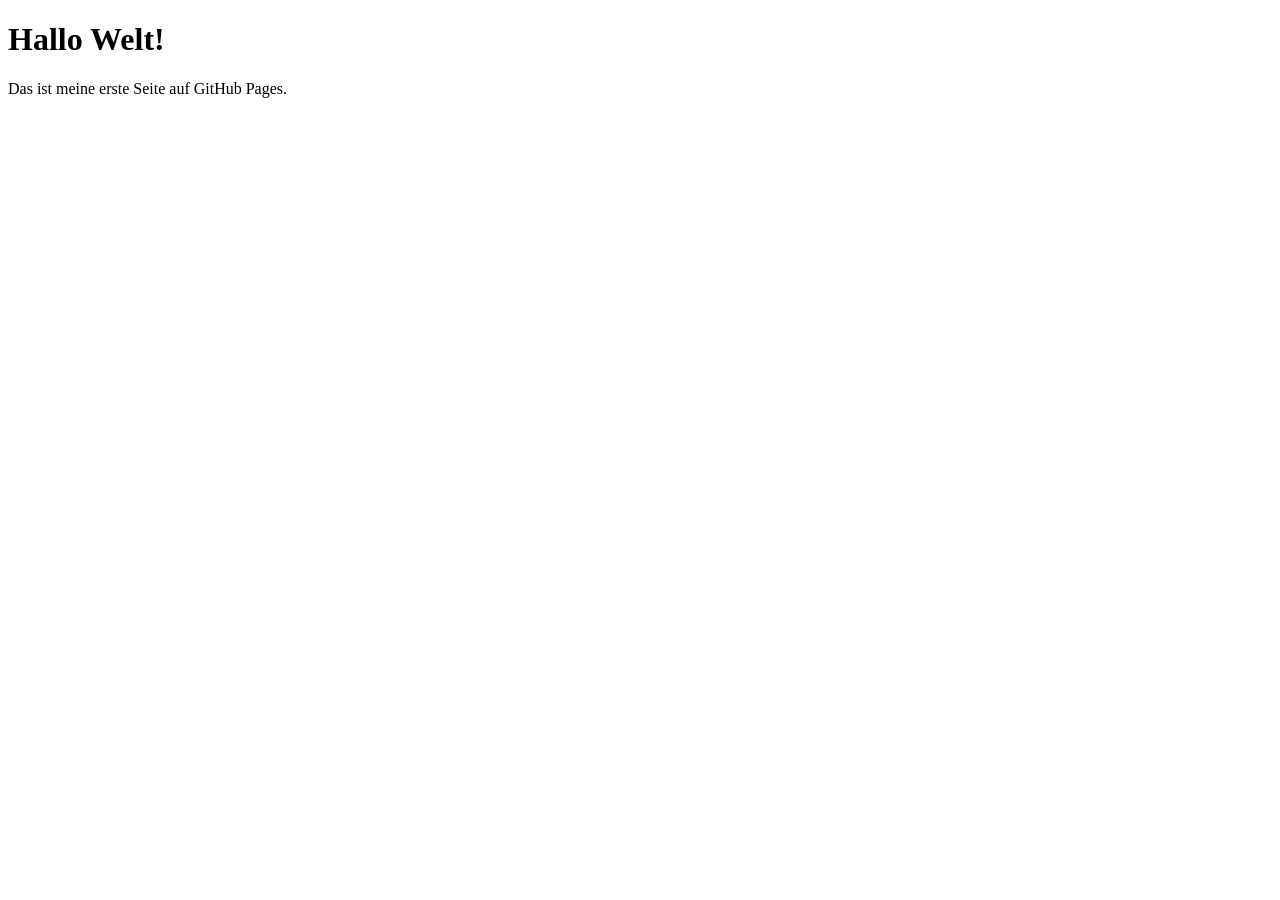
==== index.html @ 35941054 "Create index.html" ====
<!DOCTYPE html>
<html lang="de">
<head>
  <meta charset="UTF-8">
  <title>Meine Webseite</title>
</head>
<body>
  <h1>Hallo Welt!</h1>
  <p>Das ist meine erste Seite auf GitHub Pages.</p>
</body>
</html>
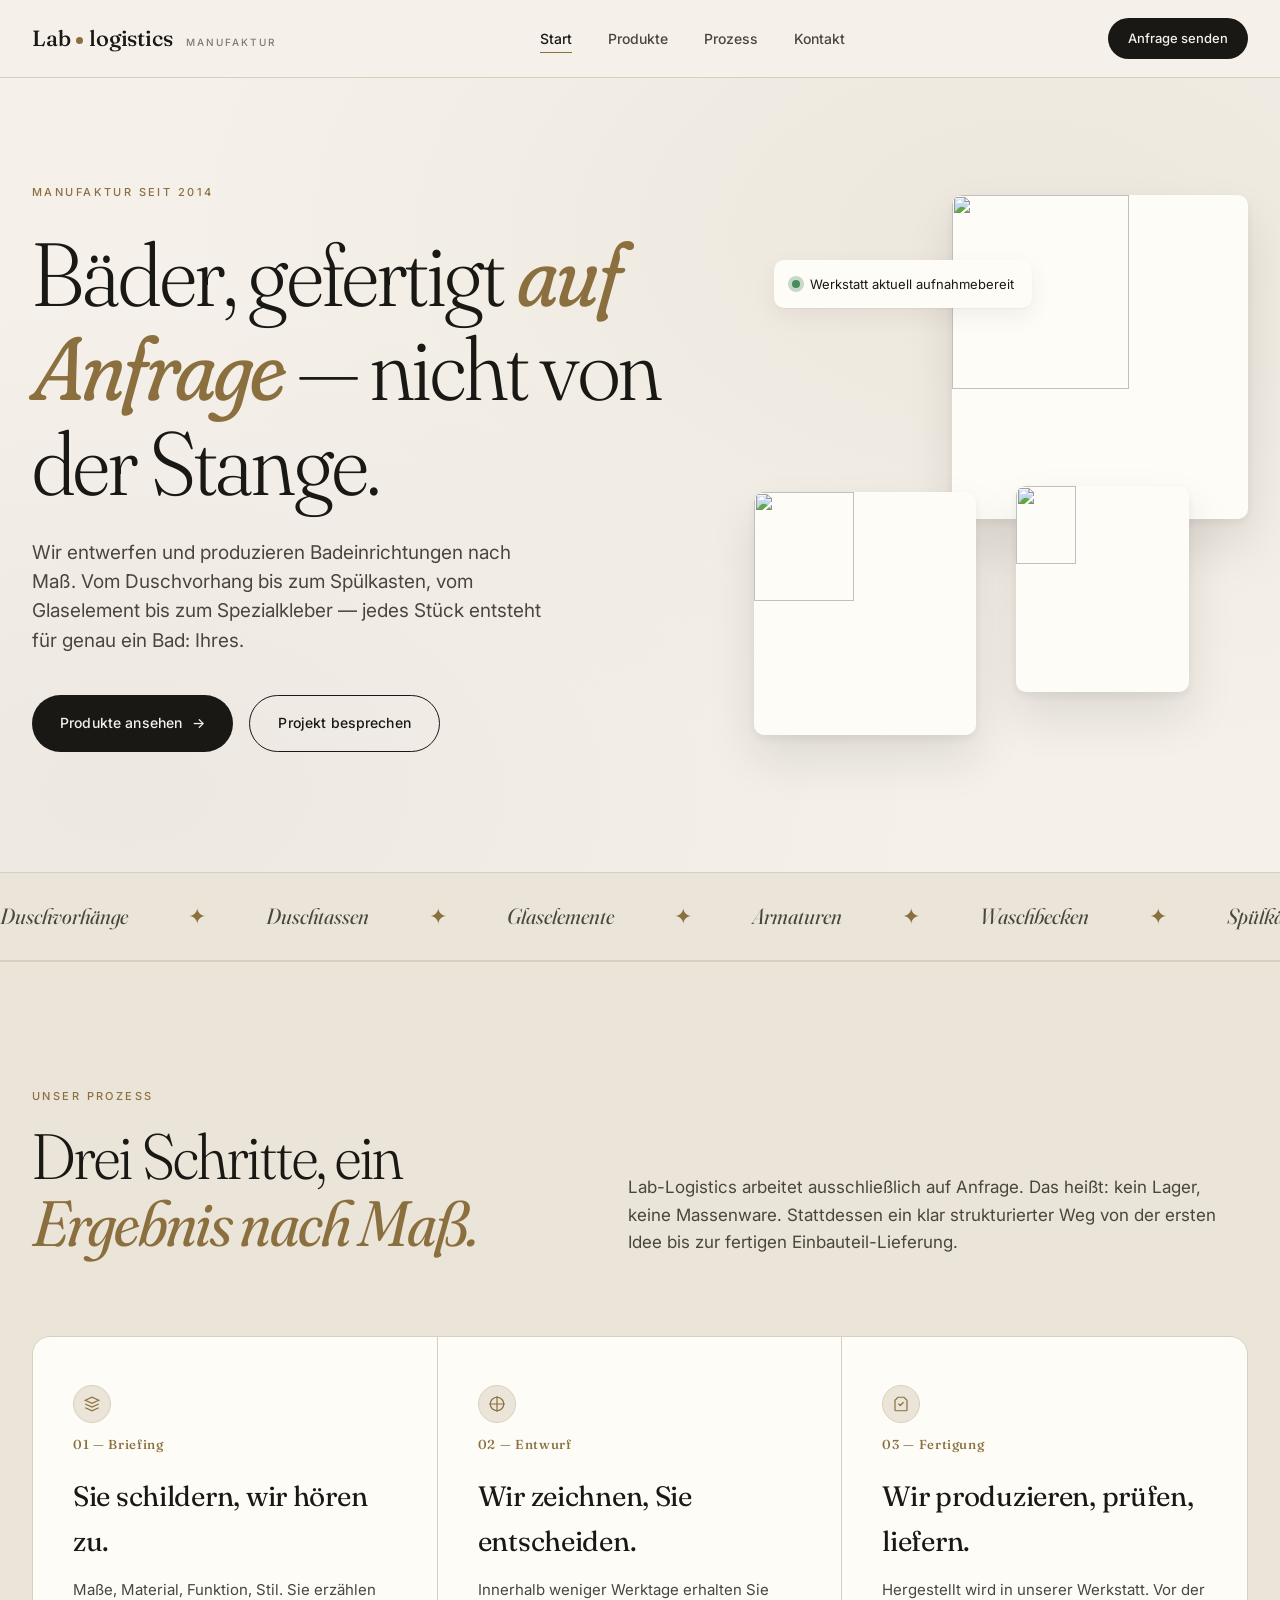
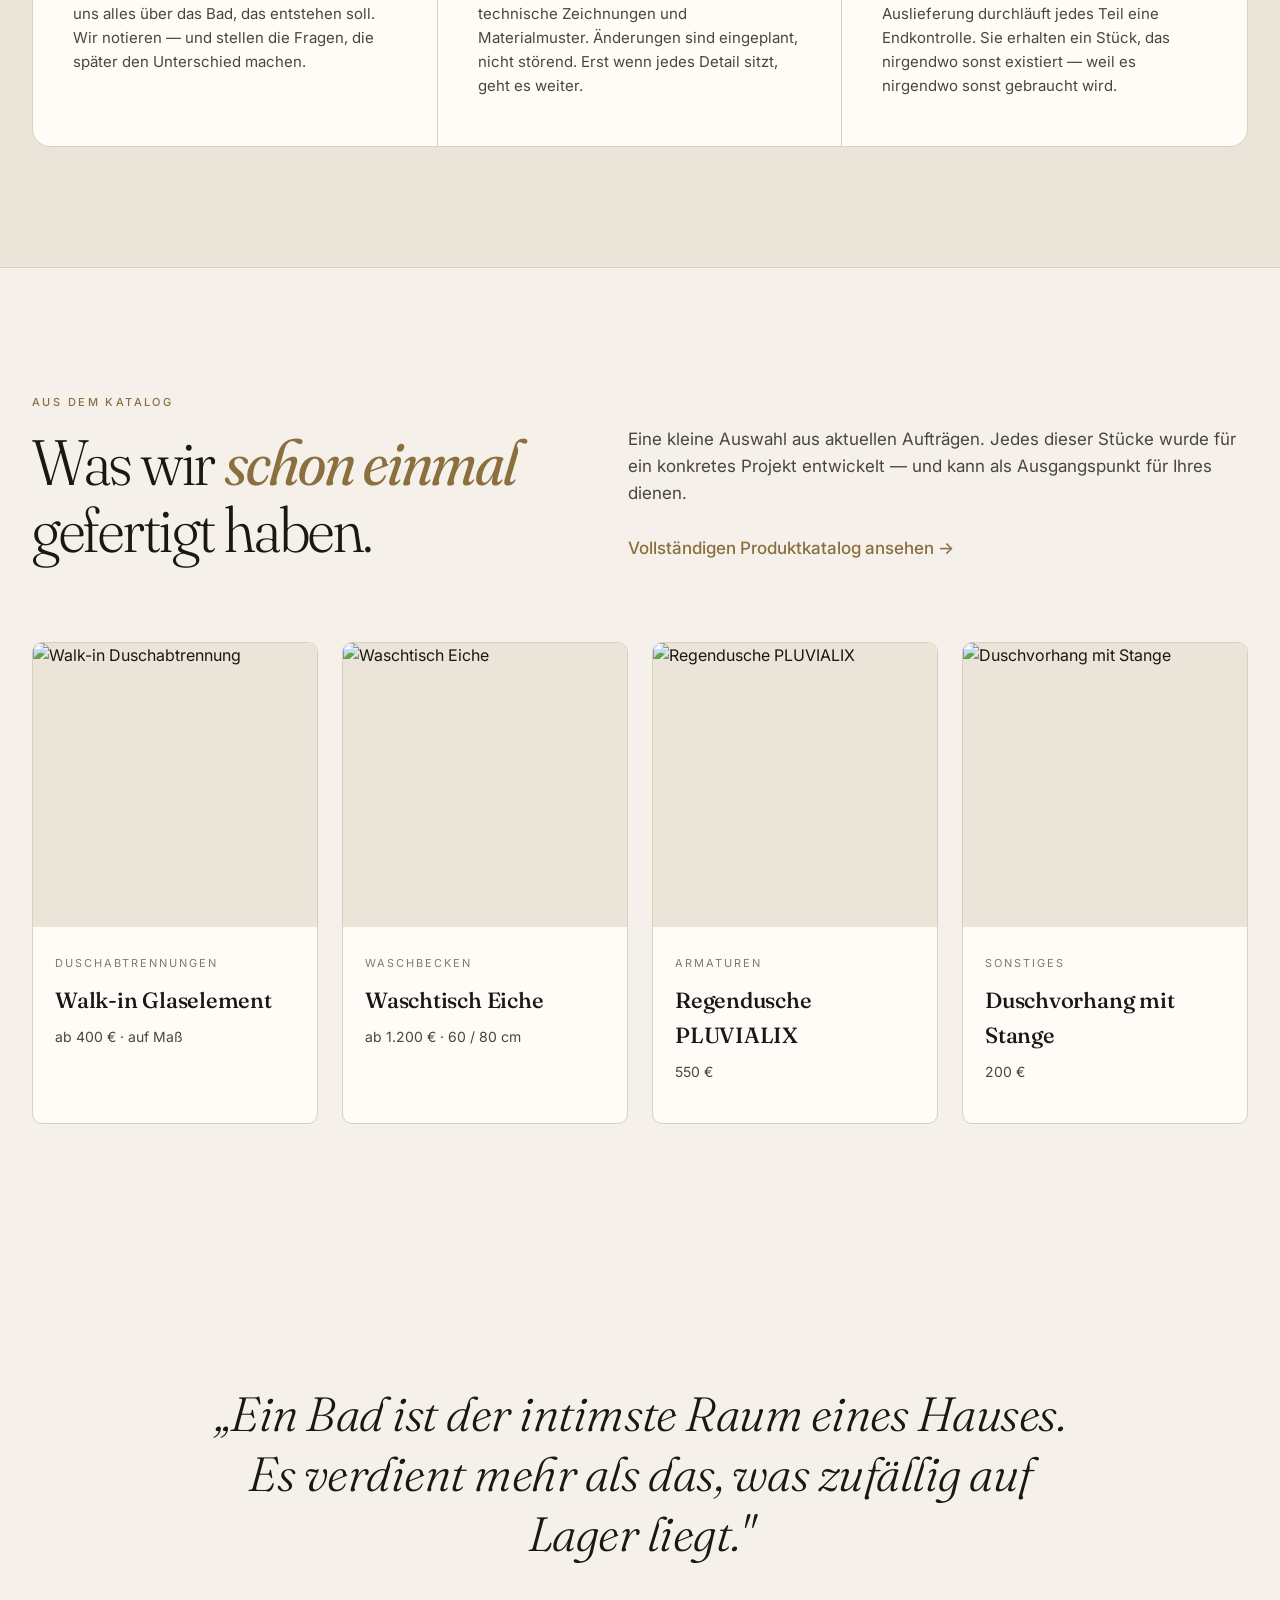
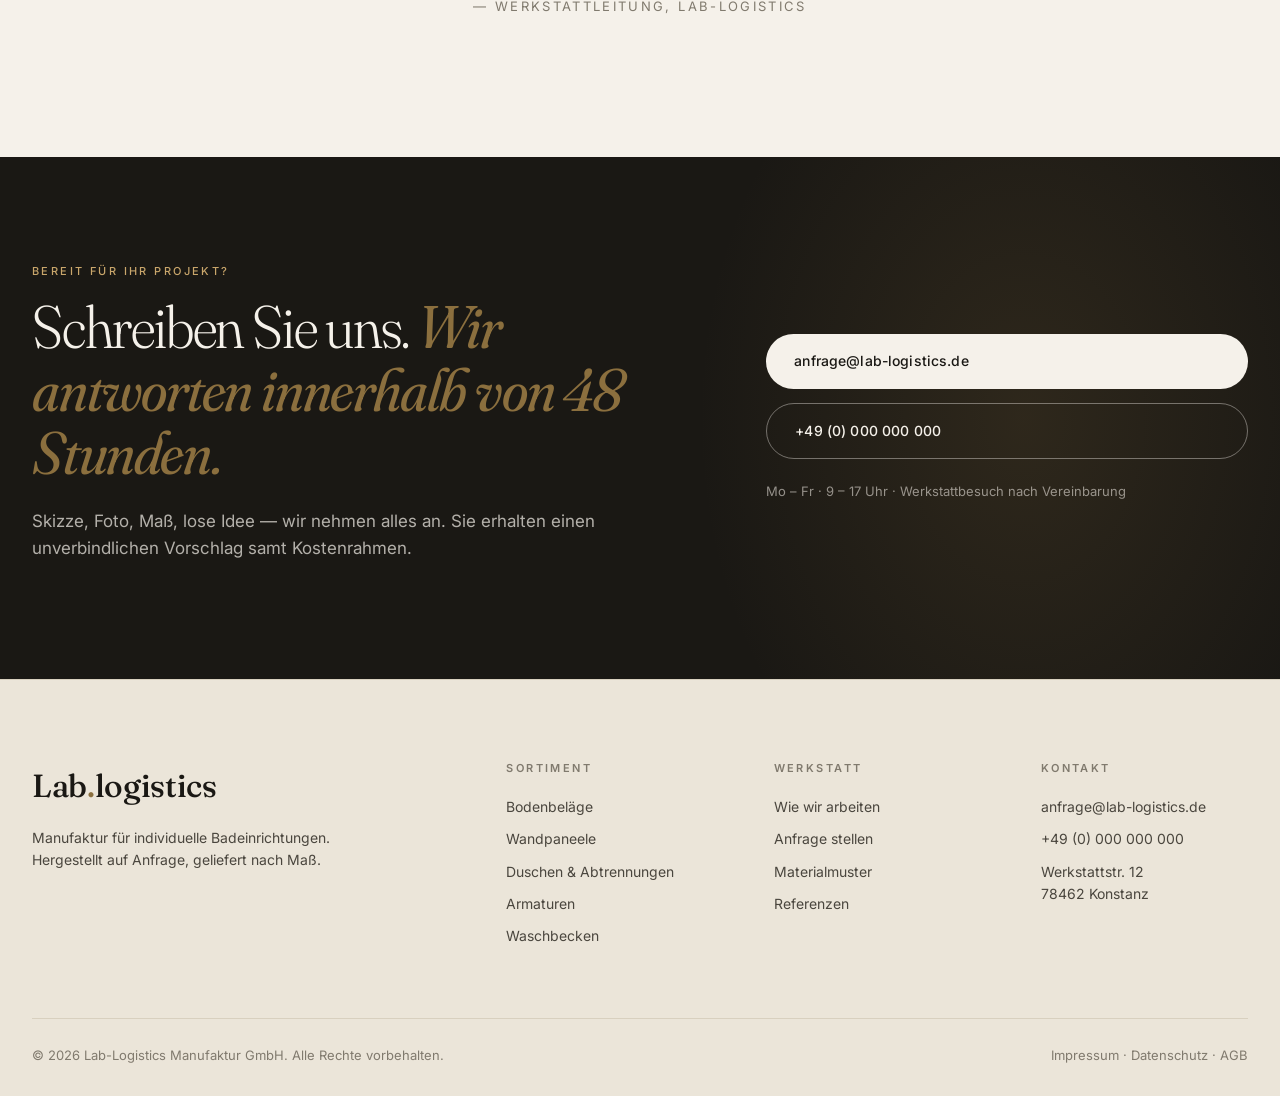
==== commit f377625e: "Layout + Produkte - ohne Bilder" ====
--- a/index.html
+++ b/index.html
@@ -2,10 +2,303 @@
 <html lang="de">
 <head>
   <meta charset="UTF-8">
-  <title>Meine Webseite</title>
+  <meta name="viewport" content="width=device-width, initial-scale=1.0">
+  <title>Lab-Logistics — Maßgefertigte Badeinrichtungen</title>
+  <meta name="description" content="Lab-Logistics fertigt individuelle Badeinrichtungen — Duschvorhänge, Duschtassen, Glaselemente, WCs und mehr. Auf Anfrage. Mit Sorgfalt.">
+  <link rel="stylesheet" href="style.css">
+  <link rel="preconnect" href="https://fonts.googleapis.com">
+  <link rel="preconnect" href="https://fonts.gstatic.com" crossorigin>
 </head>
 <body>
-  <h1>Hallo Welt!</h1>
-  <p>Das ist meine erste Seite auf GitHub Pages.</p>
+
+  <!-- ======== NAV ======== -->
+  <nav class="nav">
+    <div class="nav-inner">
+      <a href="index.html" class="brand">
+        Lab<span class="dot"></span>logistics
+        <small>Manufaktur</small>
+      </a>
+      <ul class="nav-links">
+        <li><a href="index.html" class="active">Start</a></li>
+        <li><a href="produkte.html">Produkte</a></li>
+        <li><a href="#prozess">Prozess</a></li>
+        <li><a href="#kontakt">Kontakt</a></li>
+      </ul>
+      <a href="#kontakt" class="nav-cta">Anfrage senden</a>
+      <button class="nav-toggle" aria-label="Menu">
+        <span></span><span></span><span></span>
+      </button>
+    </div>
+  </nav>
+
+  <!-- ======== HERO ======== -->
+  <header class="hero">
+    <div class="container">
+      <div class="hero-grid">
+        <div>
+          <span class="eyebrow">Manufaktur seit 2014</span>
+          <h1 class="display">
+            Bäder, gefertigt <em>auf Anfrage</em> — nicht von der Stange.
+          </h1>
+          <p class="hero-lede">
+            Wir entwerfen und produzieren Badeinrichtungen nach Maß. Vom Duschvorhang
+            bis zum Spülkasten, vom Glaselement bis zum Spezialkleber — jedes Stück
+            entsteht für genau ein Bad: Ihres.
+          </p>
+          <div class="hero-cta-row">
+            <a href="produkte.html" class="btn btn-primary">
+              Produkte ansehen <span class="arrow">→</span>
+            </a>
+            <a href="#kontakt" class="btn btn-ghost">Projekt besprechen</a>
+          </div>
+        </div>
+
+        <div class="hero-collage">
+          <div class="hero-tag">
+            <span class="pulse"></span>
+            <span>Werkstatt aktuell aufnahmebereit</span>
+          </div>
+          <img src="img/products/wb-schwarz.jpg" alt="" class="c1">
+          <img src="img/products/armatur-waschtisch.jpg" alt="" class="c2">
+          <img src="img/products/dusch-walk-in.jpg" alt="" class="c3">
+        </div>
+      </div>
+    </div>
+  </header>
+
+  <!-- ======== MARQUEE ======== -->
+  <section class="marquee" aria-hidden="true">
+    <div class="marquee-track">
+      <span>
+        Duschvorhänge <span class="star">✦</span>
+        Duschtassen <span class="star">✦</span>
+        Glaselemente <span class="star">✦</span>
+        Armaturen <span class="star">✦</span>
+        Waschbecken <span class="star">✦</span>
+        Spülkästen <span class="star">✦</span>
+        Spezialkleber <span class="star">✦</span>
+        Haltegriffe <span class="star">✦</span>
+        Wandpaneele <span class="star">✦</span>
+        Bodenbeläge <span class="star">✦</span>
+      </span>
+      <span>
+        Duschvorhänge <span class="star">✦</span>
+        Duschtassen <span class="star">✦</span>
+        Glaselemente <span class="star">✦</span>
+        Armaturen <span class="star">✦</span>
+        Waschbecken <span class="star">✦</span>
+        Spülkästen <span class="star">✦</span>
+        Spezialkleber <span class="star">✦</span>
+        Haltegriffe <span class="star">✦</span>
+        Wandpaneele <span class="star">✦</span>
+        Bodenbeläge <span class="star">✦</span>
+      </span>
+    </div>
+  </section>
+
+  <!-- ======== APPROACH / PROZESS ======== -->
+  <section class="section approach" id="prozess">
+    <div class="container">
+      <div class="section-head">
+        <div>
+          <span class="eyebrow">Unser Prozess</span>
+          <h2 class="display">Drei Schritte, ein <em>Ergebnis nach Maß.</em></h2>
+        </div>
+        <p>
+          Lab-Logistics arbeitet ausschließlich auf Anfrage. Das heißt: kein Lager,
+          keine Massenware. Stattdessen ein klar strukturierter Weg von der ersten
+          Idee bis zur fertigen Einbauteil-Lieferung.
+        </p>
+      </div>
+
+      <div class="approach-grid">
+        <article class="approach-card">
+          <div class="icon" aria-hidden="true">
+            <svg width="18" height="18" viewBox="0 0 24 24" fill="none" stroke="currentColor" stroke-width="1.6"><path d="M3 7l9-4 9 4-9 4-9-4z"/><path d="M3 12l9 4 9-4"/><path d="M3 17l9 4 9-4"/></svg>
+          </div>
+          <span class="num">01 — Briefing</span>
+          <h3>Sie schildern, wir hören zu.</h3>
+          <p>
+            Maße, Material, Funktion, Stil. Sie erzählen uns alles über das Bad,
+            das entstehen soll. Wir notieren — und stellen die Fragen, die später
+            den Unterschied machen.
+          </p>
+        </article>
+
+        <article class="approach-card">
+          <div class="icon" aria-hidden="true">
+            <svg width="18" height="18" viewBox="0 0 24 24" fill="none" stroke="currentColor" stroke-width="1.6"><path d="M12 2v20M2 12h20" stroke-linecap="round"/><circle cx="12" cy="12" r="9"/></svg>
+          </div>
+          <span class="num">02 — Entwurf</span>
+          <h3>Wir zeichnen, Sie entscheiden.</h3>
+          <p>
+            Innerhalb weniger Werktage erhalten Sie technische Zeichnungen und
+            Materialmuster. Änderungen sind eingeplant, nicht störend. Erst wenn
+            jedes Detail sitzt, geht es weiter.
+          </p>
+        </article>
+
+        <article class="approach-card">
+          <div class="icon" aria-hidden="true">
+            <svg width="18" height="18" viewBox="0 0 24 24" fill="none" stroke="currentColor" stroke-width="1.6"><path d="M4 7l4-4h8l4 4v13a1 1 0 01-1 1H5a1 1 0 01-1-1V7z"/><path d="M9 12l2 2 4-4" stroke-linecap="round" stroke-linejoin="round"/></svg>
+          </div>
+          <span class="num">03 — Fertigung</span>
+          <h3>Wir produzieren, prüfen, liefern.</h3>
+          <p>
+            Hergestellt wird in unserer Werkstatt. Vor der Auslieferung durchläuft
+            jedes Teil eine Endkontrolle. Sie erhalten ein Stück, das nirgendwo
+            sonst existiert — weil es nirgendwo sonst gebraucht wird.
+          </p>
+        </article>
+      </div>
+    </div>
+  </section>
+
+  <!-- ======== FEATURED PRODUCTS ======== -->
+  <section class="section">
+    <div class="container">
+      <div class="section-head">
+        <div>
+          <span class="eyebrow">Aus dem Katalog</span>
+          <h2 class="display">Was wir <em>schon einmal</em> gefertigt haben.</h2>
+        </div>
+        <p>
+          Eine kleine Auswahl aus aktuellen Aufträgen. Jedes dieser Stücke wurde
+          für ein konkretes Projekt entwickelt — und kann als Ausgangspunkt für
+          Ihres dienen.
+          <br><br>
+          <a href="produkte.html" style="color: var(--c-accent); font-weight: 500;">
+            Vollständigen Produktkatalog ansehen →
+          </a>
+        </p>
+      </div>
+
+      <div class="featured-grid">
+        <a href="produkte.html#duschen" class="featured-card">
+          <div class="ph"><img src="img/products/dusch-walk-in.jpg" alt="Walk-in Duschabtrennung"></div>
+          <div class="body">
+            <span class="cat">Duschabtrennungen</span>
+            <h4>Walk-in Glaselement</h4>
+            <p class="price">ab 400 € · auf Maß</p>
+          </div>
+        </a>
+
+        <a href="produkte.html#waschbecken" class="featured-card">
+          <div class="ph"><img src="img/products/wb-eiche.jpg" alt="Waschtisch Eiche"></div>
+          <div class="body">
+            <span class="cat">Waschbecken</span>
+            <h4>Waschtisch Eiche</h4>
+            <p class="price">ab 1.200 € · 60 / 80 cm</p>
+          </div>
+        </a>
+
+        <a href="produkte.html#armaturen" class="featured-card">
+          <div class="ph"><img src="img/products/armatur-regendusche.jpg" alt="Regendusche PLUVIALIX"></div>
+          <div class="body">
+            <span class="cat">Armaturen</span>
+            <h4>Regendusche PLUVIALIX</h4>
+            <p class="price">550 €</p>
+          </div>
+        </a>
+
+        <a href="produkte.html#sonstiges" class="featured-card">
+          <div class="ph"><img src="img/products/so-vorhang.jpg" alt="Duschvorhang mit Stange"></div>
+          <div class="body">
+            <span class="cat">Sonstiges</span>
+            <h4>Duschvorhang mit Stange</h4>
+            <p class="price">200 €</p>
+          </div>
+        </a>
+      </div>
+    </div>
+  </section>
+
+  <!-- ======== QUOTE ======== -->
+  <section class="quote">
+    <div class="container">
+      <blockquote>
+        „Ein Bad ist der intimste Raum eines Hauses. Es verdient mehr als das,
+        was zufällig auf Lager liegt."
+      </blockquote>
+      <cite>— Werkstattleitung, Lab-Logistics</cite>
+    </div>
+  </section>
+
+  <!-- ======== CTA ======== -->
+  <section class="cta-band" id="kontakt">
+    <div class="container">
+      <div class="cta-band-inner">
+        <div>
+          <span class="eyebrow">Bereit für Ihr Projekt?</span>
+          <h2 class="display">Schreiben Sie uns. <em>Wir antworten innerhalb von 48 Stunden.</em></h2>
+          <p>
+            Skizze, Foto, Maß, lose Idee — wir nehmen alles an. Sie erhalten
+            einen unverbindlichen Vorschlag samt Kostenrahmen.
+          </p>
+        </div>
+        <div style="display: flex; flex-direction: column; gap: 14px;">
+          <a href="mailto:anfrage@lab-logistics.de" class="btn btn-primary">
+            anfrage@lab-logistics.de
+          </a>
+          <a href="tel:+4900000000000" class="btn btn-ghost">+49 (0) 000 000 000</a>
+          <p style="font-size: 13px; color: rgba(245,241,234,.55); margin: 8px 0 0;">
+            Mo – Fr · 9 – 17 Uhr · Werkstattbesuch nach Vereinbarung
+          </p>
+        </div>
+      </div>
+    </div>
+  </section>
+
+  <!-- ======== FOOTER ======== -->
+  <footer class="footer">
+    <div class="container">
+      <div class="footer-grid">
+        <div>
+          <div class="footer-brand">Lab<span style="color: var(--c-accent);">.</span>logistics</div>
+          <p class="tag">
+            Manufaktur für individuelle Badeinrichtungen. Hergestellt auf Anfrage,
+            geliefert nach Maß.
+          </p>
+        </div>
+
+        <div>
+          <h5>Sortiment</h5>
+          <ul>
+            <li><a href="produkte.html#boden">Bodenbeläge</a></li>
+            <li><a href="produkte.html#wand">Wandpaneele</a></li>
+            <li><a href="produkte.html#duschen">Duschen & Abtrennungen</a></li>
+            <li><a href="produkte.html#armaturen">Armaturen</a></li>
+            <li><a href="produkte.html#waschbecken">Waschbecken</a></li>
+          </ul>
+        </div>
+
+        <div>
+          <h5>Werkstatt</h5>
+          <ul>
+            <li><a href="#prozess">Wie wir arbeiten</a></li>
+            <li><a href="#kontakt">Anfrage stellen</a></li>
+            <li><a href="#">Materialmuster</a></li>
+            <li><a href="#">Referenzen</a></li>
+          </ul>
+        </div>
+
+        <div>
+          <h5>Kontakt</h5>
+          <ul>
+            <li>anfrage@lab-logistics.de</li>
+            <li>+49 (0) 000 000 000</li>
+            <li>Werkstattstr. 12<br>78462 Konstanz</li>
+          </ul>
+        </div>
+      </div>
+
+      <div class="footer-bottom">
+        <span>© <span id="year"></span> Lab-Logistics Manufaktur GmbH. Alle Rechte vorbehalten.</span>
+        <span><a href="#">Impressum</a> · <a href="#">Datenschutz</a> · <a href="#">AGB</a></span>
+      </div>
+    </div>
+  </footer>
+
+  <script src="main.js"></script>
 </body>
-</html>
+</html>
--- a/style.css
+++ b/style.css
@@ -0,0 +1,930 @@
+/* =========================================================
+   Lab-Logistics — Custom Bathroom Manufacturing
+   ========================================================= */
+
+@import url('https://fonts.googleapis.com/css2?family=Fraunces:opsz,wght@9..144,300;9..144,400;9..144,500;9..144,600;9..144,700&family=Inter:wght@300;400;500;600&display=swap');
+
+:root {
+  --c-bg:        #f5f1ea;
+  --c-bg-alt:    #ebe5d9;
+  --c-ink:       #1a1814;
+  --c-ink-soft:  #4a463e;
+  --c-mute:      #807a6e;
+  --c-line:      #d8d0bf;
+  --c-accent:    #8b6f3e;
+  --c-accent-d:  #6b5530;
+  --c-card:      #fefcf7;
+
+  --f-display: 'Fraunces', Georgia, serif;
+  --f-body:    'Inter', -apple-system, sans-serif;
+
+  --r-sm: 4px;
+  --r-md: 10px;
+  --r-lg: 18px;
+
+  --shadow-soft: 0 1px 2px rgba(26,24,20,.04), 0 8px 24px rgba(26,24,20,.06);
+  --shadow-lift: 0 4px 8px rgba(26,24,20,.06), 0 24px 48px rgba(26,24,20,.10);
+
+  --container: 1280px;
+}
+
+* { box-sizing: border-box; }
+
+html { scroll-behavior: smooth; }
+
+body {
+  margin: 0;
+  font-family: var(--f-body);
+  font-size: 16px;
+  line-height: 1.6;
+  color: var(--c-ink);
+  background: var(--c-bg);
+  -webkit-font-smoothing: antialiased;
+  text-rendering: optimizeLegibility;
+}
+
+img { max-width: 100%; display: block; }
+a { color: inherit; text-decoration: none; }
+
+.container {
+  max-width: var(--container);
+  margin: 0 auto;
+  padding: 0 32px;
+}
+
+/* ---------- Display typography ---------- */
+.display {
+  font-family: var(--f-display);
+  font-weight: 400;
+  font-variation-settings: "opsz" 144, "SOFT" 50;
+  letter-spacing: -0.02em;
+  line-height: 1.05;
+}
+
+.eyebrow {
+  font-family: var(--f-body);
+  font-size: 11px;
+  font-weight: 500;
+  letter-spacing: 0.22em;
+  text-transform: uppercase;
+  color: var(--c-accent);
+}
+
+/* =========================================================
+   NAV
+   ========================================================= */
+.nav {
+  position: sticky;
+  top: 0;
+  z-index: 50;
+  background: rgba(245,241,234,0.85);
+  backdrop-filter: blur(14px);
+  -webkit-backdrop-filter: blur(14px);
+  border-bottom: 1px solid var(--c-line);
+}
+.nav-inner {
+  max-width: var(--container);
+  margin: 0 auto;
+  padding: 18px 32px;
+  display: flex;
+  align-items: center;
+  justify-content: space-between;
+}
+.brand {
+  font-family: var(--f-display);
+  font-size: 22px;
+  font-weight: 500;
+  letter-spacing: -0.01em;
+  display: flex;
+  align-items: baseline;
+  gap: 6px;
+}
+.brand .dot {
+  display: inline-block;
+  width: 7px; height: 7px;
+  background: var(--c-accent);
+  border-radius: 50%;
+  transform: translateY(-2px);
+}
+.brand small {
+  font-family: var(--f-body);
+  font-size: 10px;
+  font-weight: 500;
+  letter-spacing: 0.2em;
+  text-transform: uppercase;
+  color: var(--c-mute);
+  margin-left: 8px;
+}
+.nav-links {
+  display: flex;
+  gap: 36px;
+  list-style: none;
+  margin: 0; padding: 0;
+}
+.nav-links a {
+  font-size: 14px;
+  font-weight: 500;
+  color: var(--c-ink-soft);
+  position: relative;
+  transition: color .2s;
+}
+.nav-links a:hover, .nav-links a.active { color: var(--c-ink); }
+.nav-links a.active::after {
+  content: "";
+  position: absolute;
+  left: 0; right: 0; bottom: -6px;
+  height: 1px;
+  background: var(--c-accent);
+}
+.nav-cta {
+  display: inline-block;
+  padding: 10px 20px;
+  background: var(--c-ink);
+  color: var(--c-bg);
+  border-radius: 999px;
+  font-size: 13px;
+  font-weight: 500;
+  transition: background .2s, transform .2s;
+}
+.nav-cta:hover { background: var(--c-accent-d); transform: translateY(-1px); }
+
+.nav-toggle { display: none; }
+
+/* =========================================================
+   HERO
+   ========================================================= */
+.hero {
+  position: relative;
+  padding: 100px 0 120px;
+  overflow: hidden;
+}
+.hero::before {
+  content: "";
+  position: absolute;
+  inset: 0;
+  background:
+    radial-gradient(ellipse at 80% 20%, rgba(139,111,62,.08), transparent 60%),
+    radial-gradient(ellipse at 10% 90%, rgba(26,24,20,.04), transparent 50%);
+  pointer-events: none;
+}
+.hero-grid {
+  display: grid;
+  grid-template-columns: 1.3fr 1fr;
+  gap: 80px;
+  align-items: center;
+  position: relative;
+}
+.hero h1 {
+  font-size: clamp(48px, 7vw, 96px);
+  margin: 24px 0 28px;
+  font-weight: 300;
+}
+.hero h1 em {
+  font-style: italic;
+  font-weight: 400;
+  color: var(--c-accent);
+  font-variation-settings: "opsz" 144, "SOFT" 100;
+}
+.hero-lede {
+  font-size: 19px;
+  line-height: 1.55;
+  color: var(--c-ink-soft);
+  max-width: 520px;
+  margin: 0 0 40px;
+}
+.hero-cta-row {
+  display: flex;
+  gap: 16px;
+  flex-wrap: wrap;
+}
+.btn {
+  display: inline-flex;
+  align-items: center;
+  gap: 10px;
+  padding: 16px 28px;
+  border-radius: 999px;
+  font-size: 14px;
+  font-weight: 500;
+  letter-spacing: 0.01em;
+  cursor: pointer;
+  border: none;
+  transition: all .25s ease;
+}
+.btn-primary {
+  background: var(--c-ink);
+  color: var(--c-bg);
+}
+.btn-primary:hover { background: var(--c-accent-d); transform: translateY(-2px); }
+.btn-ghost {
+  background: transparent;
+  color: var(--c-ink);
+  border: 1px solid var(--c-ink);
+}
+.btn-ghost:hover { background: var(--c-ink); color: var(--c-bg); }
+.btn .arrow {
+  display: inline-block;
+  transition: transform .25s ease;
+}
+.btn:hover .arrow { transform: translateX(4px); }
+
+/* hero collage */
+.hero-collage {
+  position: relative;
+  height: 540px;
+}
+.hero-collage img {
+  position: absolute;
+  border-radius: var(--r-md);
+  object-fit: cover;
+  box-shadow: var(--shadow-lift);
+  background: var(--c-card);
+}
+.hero-collage .c1 {
+  width: 60%;
+  height: 60%;
+  top: 0;
+  right: 0;
+}
+.hero-collage .c2 {
+  width: 45%;
+  height: 45%;
+  bottom: 0;
+  left: 0;
+}
+.hero-collage .c3 {
+  width: 35%;
+  height: 38%;
+  bottom: 8%;
+  right: 12%;
+  z-index: 2;
+}
+.hero-tag {
+  position: absolute;
+  top: 12%;
+  left: 4%;
+  background: var(--c-card);
+  padding: 14px 18px;
+  border-radius: var(--r-md);
+  box-shadow: var(--shadow-soft);
+  font-size: 13px;
+  z-index: 3;
+  display: flex;
+  align-items: center;
+  gap: 10px;
+}
+.hero-tag .pulse {
+  width: 8px; height: 8px;
+  background: #4a8c5a;
+  border-radius: 50%;
+  position: relative;
+}
+.hero-tag .pulse::after {
+  content: "";
+  position: absolute;
+  inset: -4px;
+  border-radius: 50%;
+  background: #4a8c5a;
+  opacity: .3;
+  animation: pulse 2s infinite;
+}
+@keyframes pulse {
+  0%   { transform: scale(1);   opacity: .3; }
+  70%  { transform: scale(2.2); opacity: 0;  }
+  100% { transform: scale(2.2); opacity: 0;  }
+}
+
+/* =========================================================
+   MARQUEE / DIVIDER
+   ========================================================= */
+.marquee {
+  border-block: 1px solid var(--c-line);
+  background: var(--c-bg-alt);
+  padding: 26px 0;
+  overflow: hidden;
+}
+.marquee-track {
+  display: flex;
+  gap: 60px;
+  white-space: nowrap;
+  animation: scroll 40s linear infinite;
+  font-family: var(--f-display);
+  font-size: 22px;
+  font-weight: 400;
+  font-style: italic;
+  color: var(--c-ink-soft);
+  font-variation-settings: "opsz" 144;
+}
+.marquee-track span { display: inline-flex; align-items: center; gap: 60px; }
+.marquee-track .star {
+  color: var(--c-accent);
+  font-style: normal;
+}
+@keyframes scroll {
+  from { transform: translateX(0); }
+  to   { transform: translateX(-50%); }
+}
+
+/* =========================================================
+   SECTIONS
+   ========================================================= */
+.section {
+  padding: 120px 0;
+}
+.section-tight { padding: 80px 0; }
+
+.section-head {
+  display: grid;
+  grid-template-columns: 1fr 1.2fr;
+  gap: 80px;
+  margin-bottom: 80px;
+  align-items: end;
+}
+.section-head h2 {
+  font-size: clamp(40px, 5vw, 64px);
+  margin: 14px 0 0;
+  font-weight: 300;
+}
+.section-head h2 em {
+  font-style: italic;
+  font-weight: 400;
+  color: var(--c-accent);
+}
+.section-head p {
+  color: var(--c-ink-soft);
+  font-size: 17px;
+  line-height: 1.6;
+  margin: 0;
+}
+
+/* =========================================================
+   APPROACH (3-column)
+   ========================================================= */
+.approach {
+  background: var(--c-bg-alt);
+  border-block: 1px solid var(--c-line);
+}
+.approach-grid {
+  display: grid;
+  grid-template-columns: repeat(3, 1fr);
+  gap: 0;
+  border: 1px solid var(--c-line);
+  border-radius: var(--r-lg);
+  overflow: hidden;
+  background: var(--c-card);
+}
+.approach-card {
+  padding: 48px 40px;
+  border-right: 1px solid var(--c-line);
+  position: relative;
+}
+.approach-card:last-child { border-right: none; }
+.approach-card .num {
+  font-family: var(--f-display);
+  font-size: 13px;
+  font-weight: 500;
+  color: var(--c-accent);
+  letter-spacing: 0.05em;
+}
+.approach-card h3 {
+  font-family: var(--f-display);
+  font-size: 28px;
+  font-weight: 400;
+  margin: 18px 0 14px;
+  letter-spacing: -0.01em;
+}
+.approach-card p {
+  margin: 0;
+  color: var(--c-ink-soft);
+  font-size: 15px;
+  line-height: 1.6;
+}
+.approach-card .icon {
+  width: 38px; height: 38px;
+  border-radius: 50%;
+  background: var(--c-bg-alt);
+  border: 1px solid var(--c-line);
+  display: grid; place-items: center;
+  margin-bottom: 8px;
+  color: var(--c-accent);
+}
+
+/* =========================================================
+   FEATURED PRODUCTS
+   ========================================================= */
+.featured-grid {
+  display: grid;
+  grid-template-columns: repeat(4, 1fr);
+  gap: 24px;
+}
+.featured-card {
+  background: var(--c-card);
+  border-radius: var(--r-md);
+  overflow: hidden;
+  border: 1px solid var(--c-line);
+  transition: transform .35s ease, box-shadow .35s ease;
+  text-decoration: none;
+  color: inherit;
+  display: block;
+}
+.featured-card:hover {
+  transform: translateY(-6px);
+  box-shadow: var(--shadow-lift);
+}
+.featured-card .ph {
+  aspect-ratio: 1 / 1;
+  background: var(--c-bg-alt);
+  overflow: hidden;
+}
+.featured-card .ph img {
+  width: 100%; height: 100%;
+  object-fit: cover;
+  transition: transform .6s ease;
+}
+.featured-card:hover .ph img { transform: scale(1.04); }
+.featured-card .body {
+  padding: 22px 22px 26px;
+}
+.featured-card .cat {
+  font-size: 11px;
+  letter-spacing: 0.18em;
+  text-transform: uppercase;
+  color: var(--c-mute);
+}
+.featured-card h4 {
+  font-family: var(--f-display);
+  font-size: 22px;
+  font-weight: 500;
+  margin: 8px 0 4px;
+  letter-spacing: -0.01em;
+}
+.featured-card .price {
+  font-size: 14px;
+  color: var(--c-ink-soft);
+  margin-top: 8px;
+}
+
+/* =========================================================
+   QUOTE
+   ========================================================= */
+.quote {
+  padding: 140px 0;
+  text-align: center;
+}
+.quote blockquote {
+  font-family: var(--f-display);
+  font-style: italic;
+  font-size: clamp(28px, 4vw, 48px);
+  font-weight: 300;
+  line-height: 1.25;
+  max-width: 900px;
+  margin: 0 auto;
+  letter-spacing: -0.01em;
+}
+.quote blockquote::before,
+.quote blockquote::after {
+  color: var(--c-accent);
+  font-weight: 400;
+}
+.quote cite {
+  display: block;
+  margin-top: 32px;
+  font-style: normal;
+  font-family: var(--f-body);
+  font-size: 13px;
+  letter-spacing: 0.18em;
+  text-transform: uppercase;
+  color: var(--c-mute);
+}
+
+/* =========================================================
+   CTA BAND
+   ========================================================= */
+.cta-band {
+  background: var(--c-ink);
+  color: var(--c-bg);
+  padding: 100px 0;
+  position: relative;
+  overflow: hidden;
+}
+.cta-band::before {
+  content: "";
+  position: absolute;
+  top: -50%; right: -10%;
+  width: 60%; height: 200%;
+  background: radial-gradient(ellipse, rgba(139,111,62,.18), transparent 60%);
+  pointer-events: none;
+}
+.cta-band-inner {
+  position: relative;
+  display: grid;
+  grid-template-columns: 1.4fr 1fr;
+  gap: 60px;
+  align-items: center;
+}
+.cta-band h2 {
+  font-size: clamp(36px, 5vw, 60px);
+  font-weight: 300;
+  margin: 12px 0 0;
+}
+.cta-band h2 em {
+  font-style: italic;
+  color: var(--c-accent);
+  font-weight: 400;
+}
+.cta-band .eyebrow { color: #c9a66b; }
+.cta-band p {
+  color: rgba(245,241,234,.7);
+  font-size: 17px;
+  margin-top: 24px;
+}
+.cta-band .btn-primary {
+  background: var(--c-bg);
+  color: var(--c-ink);
+}
+.cta-band .btn-primary:hover { background: var(--c-accent); color: var(--c-bg); }
+.cta-band .btn-ghost {
+  border-color: rgba(245,241,234,.4);
+  color: var(--c-bg);
+}
+.cta-band .btn-ghost:hover { background: var(--c-bg); color: var(--c-ink); border-color: var(--c-bg); }
+
+/* =========================================================
+   FOOTER
+   ========================================================= */
+.footer {
+  background: var(--c-bg-alt);
+  padding: 80px 0 30px;
+  border-top: 1px solid var(--c-line);
+}
+.footer-grid {
+  display: grid;
+  grid-template-columns: 2fr 1fr 1fr 1fr;
+  gap: 60px;
+  margin-bottom: 60px;
+}
+.footer h5 {
+  font-size: 11px;
+  letter-spacing: 0.22em;
+  text-transform: uppercase;
+  color: var(--c-mute);
+  margin: 0 0 18px;
+  font-weight: 600;
+}
+.footer ul {
+  list-style: none;
+  padding: 0; margin: 0;
+}
+.footer li {
+  margin-bottom: 10px;
+  font-size: 14px;
+  color: var(--c-ink-soft);
+}
+.footer li a:hover { color: var(--c-accent); }
+.footer .footer-brand {
+  font-family: var(--f-display);
+  font-size: 32px;
+  font-weight: 500;
+  letter-spacing: -0.01em;
+  margin-bottom: 16px;
+}
+.footer .tag {
+  font-size: 14px;
+  color: var(--c-ink-soft);
+  max-width: 320px;
+  line-height: 1.55;
+}
+.footer-bottom {
+  border-top: 1px solid var(--c-line);
+  padding-top: 26px;
+  display: flex;
+  justify-content: space-between;
+  font-size: 13px;
+  color: var(--c-mute);
+}
+
+/* =========================================================
+   PRODUCT CATALOG PAGE
+   ========================================================= */
+.page-hero {
+  padding: 80px 0 60px;
+  border-bottom: 1px solid var(--c-line);
+}
+.page-hero .breadcrumb {
+  font-size: 12px;
+  letter-spacing: 0.18em;
+  text-transform: uppercase;
+  color: var(--c-mute);
+  margin-bottom: 18px;
+}
+.page-hero .breadcrumb a { color: var(--c-mute); }
+.page-hero .breadcrumb a:hover { color: var(--c-ink); }
+.page-hero h1 {
+  font-size: clamp(44px, 6vw, 80px);
+  font-weight: 300;
+  margin: 0 0 20px;
+  max-width: 12ch;
+}
+.page-hero h1 em {
+  font-style: italic;
+  color: var(--c-accent);
+  font-weight: 400;
+}
+.page-hero p {
+  max-width: 600px;
+  font-size: 17px;
+  color: var(--c-ink-soft);
+  line-height: 1.6;
+  margin: 0;
+}
+
+/* category nav (sticky filter bar) */
+.cat-nav {
+  position: sticky;
+  top: 65px;
+  z-index: 40;
+  background: rgba(245,241,234,0.92);
+  backdrop-filter: blur(14px);
+  -webkit-backdrop-filter: blur(14px);
+  border-bottom: 1px solid var(--c-line);
+  padding: 18px 0;
+}
+.cat-nav-inner {
+  display: flex;
+  gap: 8px;
+  overflow-x: auto;
+  scrollbar-width: none;
+}
+.cat-nav-inner::-webkit-scrollbar { display: none; }
+.cat-pill {
+  flex-shrink: 0;
+  background: transparent;
+  border: 1px solid var(--c-line);
+  color: var(--c-ink-soft);
+  padding: 10px 20px;
+  border-radius: 999px;
+  font-size: 13px;
+  font-weight: 500;
+  cursor: pointer;
+  transition: all .2s ease;
+  font-family: var(--f-body);
+}
+.cat-pill:hover {
+  border-color: var(--c-ink);
+  color: var(--c-ink);
+}
+.cat-pill.active {
+  background: var(--c-ink);
+  border-color: var(--c-ink);
+  color: var(--c-bg);
+}
+
+/* category sections */
+.cat-block {
+  padding: 80px 0 40px;
+  border-bottom: 1px solid var(--c-line);
+}
+.cat-block:last-child { border-bottom: none; }
+.cat-block-head {
+  display: flex;
+  justify-content: space-between;
+  align-items: baseline;
+  margin-bottom: 40px;
+  gap: 40px;
+  flex-wrap: wrap;
+}
+.cat-block-head h2 {
+  font-family: var(--f-display);
+  font-size: clamp(34px, 4.2vw, 52px);
+  font-weight: 400;
+  margin: 0;
+  letter-spacing: -0.01em;
+}
+.cat-block-head h2 em {
+  font-style: italic;
+  color: var(--c-accent);
+}
+.cat-block-head .lede {
+  max-width: 480px;
+  color: var(--c-ink-soft);
+  font-size: 15px;
+  line-height: 1.55;
+}
+
+/* product grid */
+.prod-grid {
+  display: grid;
+  grid-template-columns: repeat(4, 1fr);
+  gap: 24px 20px;
+}
+.prod {
+  background: var(--c-card);
+  border: 1px solid var(--c-line);
+  border-radius: var(--r-md);
+  overflow: hidden;
+  transition: transform .3s ease, box-shadow .3s ease, border-color .3s ease;
+  display: flex;
+  flex-direction: column;
+}
+.prod:hover {
+  transform: translateY(-3px);
+  box-shadow: var(--shadow-soft);
+  border-color: #c4b89e;
+}
+.prod .ph {
+  aspect-ratio: 1/1;
+  overflow: hidden;
+  background: var(--c-bg-alt);
+}
+.prod .ph img {
+  width: 100%; height: 100%;
+  object-fit: cover;
+  transition: transform .5s ease;
+}
+.prod:hover .ph img { transform: scale(1.05); }
+.prod-body {
+  padding: 18px 20px 22px;
+  flex: 1;
+  display: flex;
+  flex-direction: column;
+}
+.prod-name {
+  font-family: var(--f-display);
+  font-size: 18px;
+  font-weight: 500;
+  margin: 0 0 6px;
+  letter-spacing: -0.005em;
+}
+.prod-meta {
+  font-size: 13px;
+  color: var(--c-mute);
+  line-height: 1.45;
+  margin: 0 0 14px;
+  flex: 1;
+}
+.prod-price {
+  font-family: var(--f-display);
+  font-size: 17px;
+  font-weight: 500;
+  color: var(--c-ink);
+  letter-spacing: -0.01em;
+}
+.prod-price small {
+  font-family: var(--f-body);
+  font-weight: 400;
+  font-size: 12px;
+  color: var(--c-mute);
+  margin-left: 2px;
+}
+.prod .req-tag {
+  display: inline-block;
+  font-size: 10px;
+  letter-spacing: 0.18em;
+  text-transform: uppercase;
+  color: var(--c-accent);
+  border: 1px solid var(--c-accent);
+  padding: 3px 8px;
+  border-radius: 3px;
+  margin-bottom: 8px;
+  font-weight: 500;
+}
+
+/* materials swatch grid (Böden / Wandpaneele) */
+.swatch-grid {
+  display: grid;
+  grid-template-columns: repeat(6, 1fr);
+  gap: 16px;
+}
+.swatch {
+  background: var(--c-card);
+  border: 1px solid var(--c-line);
+  border-radius: var(--r-sm);
+  overflow: hidden;
+  transition: transform .3s ease;
+  cursor: pointer;
+}
+.swatch:hover { transform: scale(1.03); border-color: var(--c-accent); }
+.swatch .tile {
+  aspect-ratio: 1/1;
+  overflow: hidden;
+}
+.swatch .tile img {
+  width: 100%; height: 100%;
+  object-fit: cover;
+}
+.swatch .lbl {
+  padding: 12px 14px;
+  display: flex;
+  justify-content: space-between;
+  align-items: baseline;
+  font-size: 13px;
+}
+.swatch .lbl .name {
+  font-family: var(--f-display);
+  font-weight: 500;
+  font-size: 15px;
+}
+.swatch .lbl .pr {
+  font-size: 12px;
+  color: var(--c-mute);
+}
+
+/* =========================================================
+   SERVICE LIST (Zusatzarbeiten, Pakete)
+   ========================================================= */
+.service-list {
+  list-style: none;
+  padding: 0;
+  margin: 0;
+  border-top: 1px solid var(--c-line);
+}
+.service-list li {
+  display: flex;
+  justify-content: space-between;
+  align-items: baseline;
+  gap: 32px;
+  padding: 20px 4px;
+  border-bottom: 1px solid var(--c-line);
+  transition: background .2s ease;
+}
+.service-list li:hover {
+  background: var(--c-bg-alt);
+}
+.service-list .service-name {
+  font-family: var(--f-display);
+  font-size: 18px;
+  font-weight: 500;
+  color: var(--c-ink);
+  letter-spacing: -0.005em;
+  flex: 1;
+}
+.service-list .service-price {
+  font-family: var(--f-body);
+  font-size: 15px;
+  font-weight: 500;
+  color: var(--c-ink-soft);
+  white-space: nowrap;
+}
+
+/* =========================================================
+   RESPONSIVE
+   ========================================================= */
+@media (max-width: 1024px) {
+  .hero-grid { grid-template-columns: 1fr; gap: 60px; }
+  .hero-collage { height: 460px; }
+  .section-head { grid-template-columns: 1fr; gap: 24px; margin-bottom: 60px; }
+  .featured-grid, .prod-grid { grid-template-columns: repeat(3, 1fr); }
+  .swatch-grid { grid-template-columns: repeat(4, 1fr); }
+  .approach-grid { grid-template-columns: 1fr; }
+  .approach-card { border-right: none; border-bottom: 1px solid var(--c-line); }
+  .approach-card:last-child { border-bottom: none; }
+  .cta-band-inner { grid-template-columns: 1fr; }
+  .footer-grid { grid-template-columns: 1fr 1fr; }
+}
+
+@media (max-width: 700px) {
+  .container { padding: 0 20px; }
+  .nav-inner { padding: 16px 20px; }
+  .nav-links {
+    display: none;
+    position: absolute;
+    top: 100%; left: 0; right: 0;
+    background: var(--c-bg);
+    flex-direction: column;
+    padding: 20px;
+    gap: 16px;
+    border-bottom: 1px solid var(--c-line);
+  }
+  .nav-links.open { display: flex; }
+  .nav-toggle {
+    display: block;
+    background: none;
+    border: none;
+    cursor: pointer;
+    padding: 8px;
+  }
+  .nav-toggle span {
+    display: block;
+    width: 24px;
+    height: 2px;
+    background: var(--c-ink);
+    margin: 5px 0;
+    transition: transform .25s, opacity .25s;
+  }
+  .nav-cta { display: none; }
+  .hero { padding: 60px 0 80px; }
+  .hero-collage { height: 360px; }
+  .section, .section-tight, .quote, .cta-band { padding: 70px 0; }
+  .featured-grid, .prod-grid { grid-template-columns: 1fr 1fr; gap: 14px; }
+  .swatch-grid { grid-template-columns: repeat(2, 1fr); }
+  .footer-grid { grid-template-columns: 1fr; gap: 40px; }
+  .footer-bottom { flex-direction: column; gap: 8px; }
+  .cat-nav { top: 61px; }
+  .page-hero h1 { max-width: 100%; }
+  .service-list li {
+    flex-direction: column;
+    align-items: flex-start;
+    gap: 6px;
+    padding: 16px 4px;
+  }
+  .service-list .service-name { font-size: 16px; }
+}
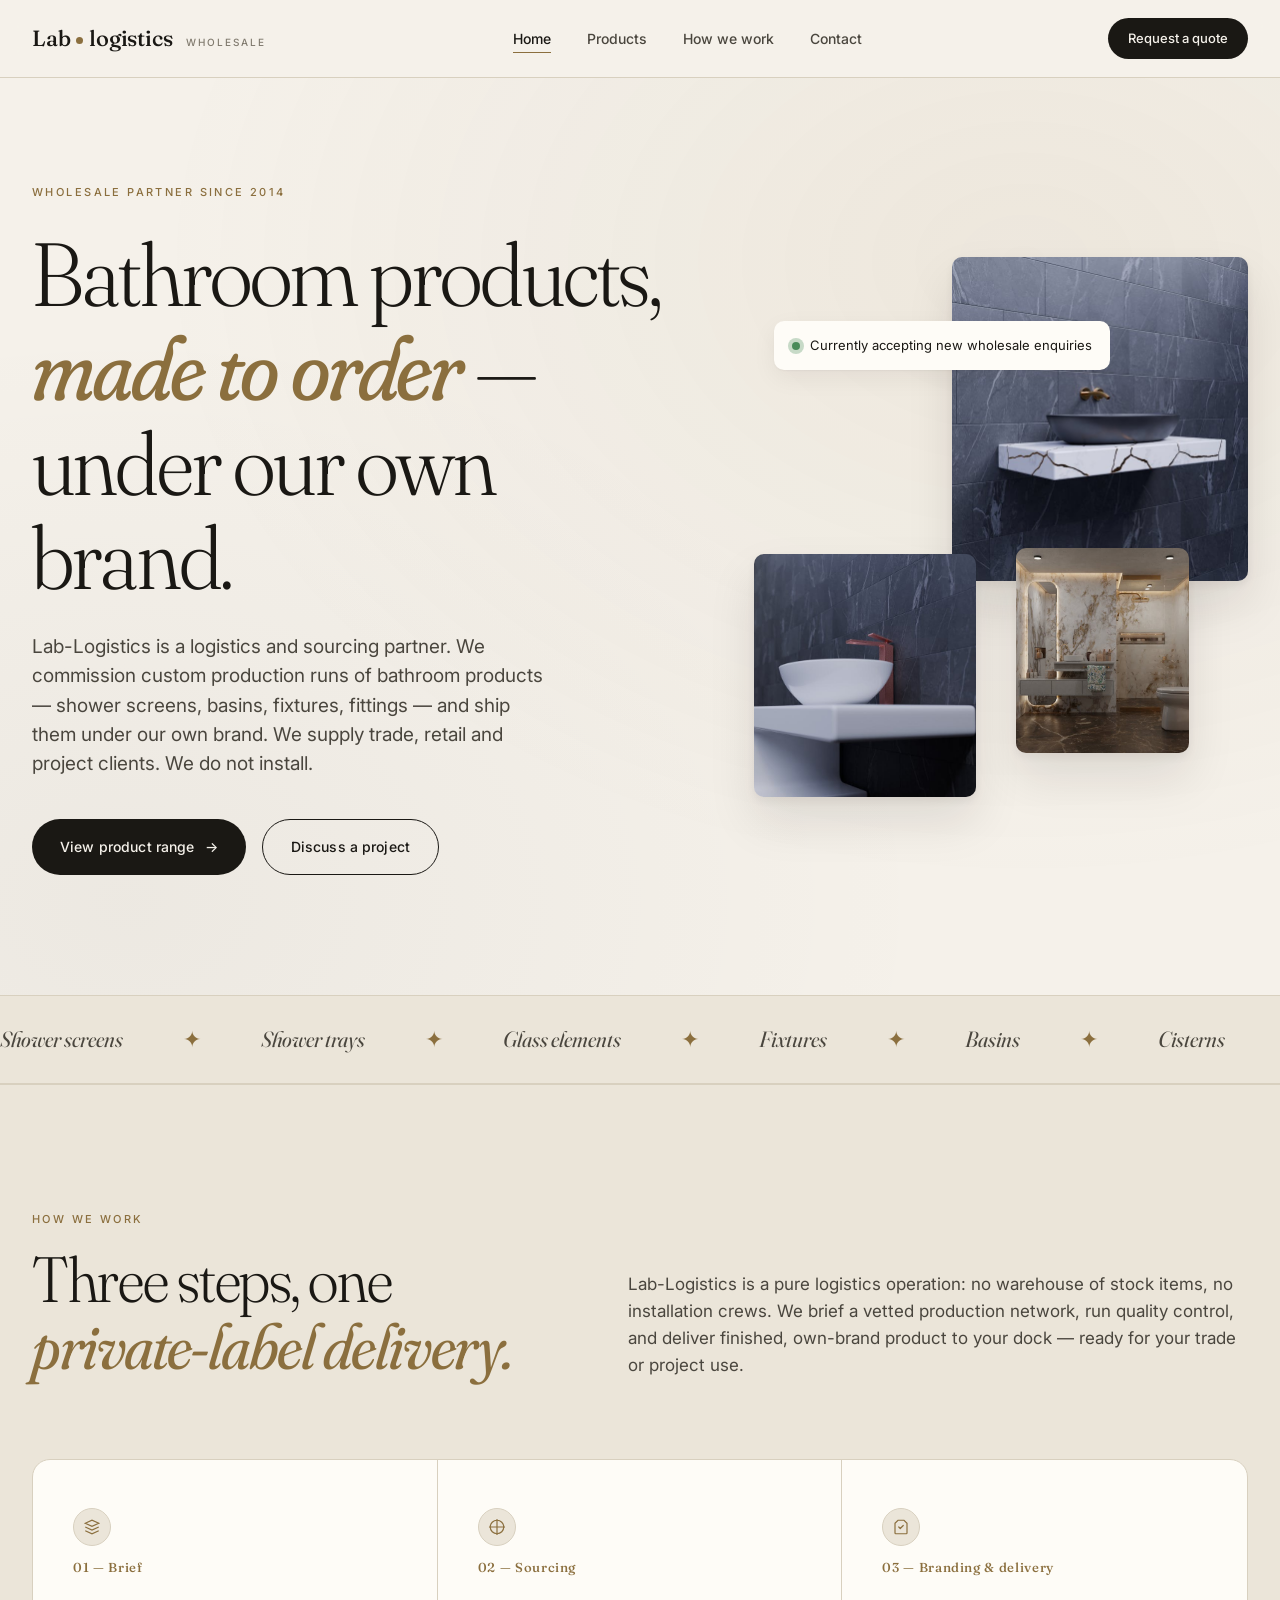
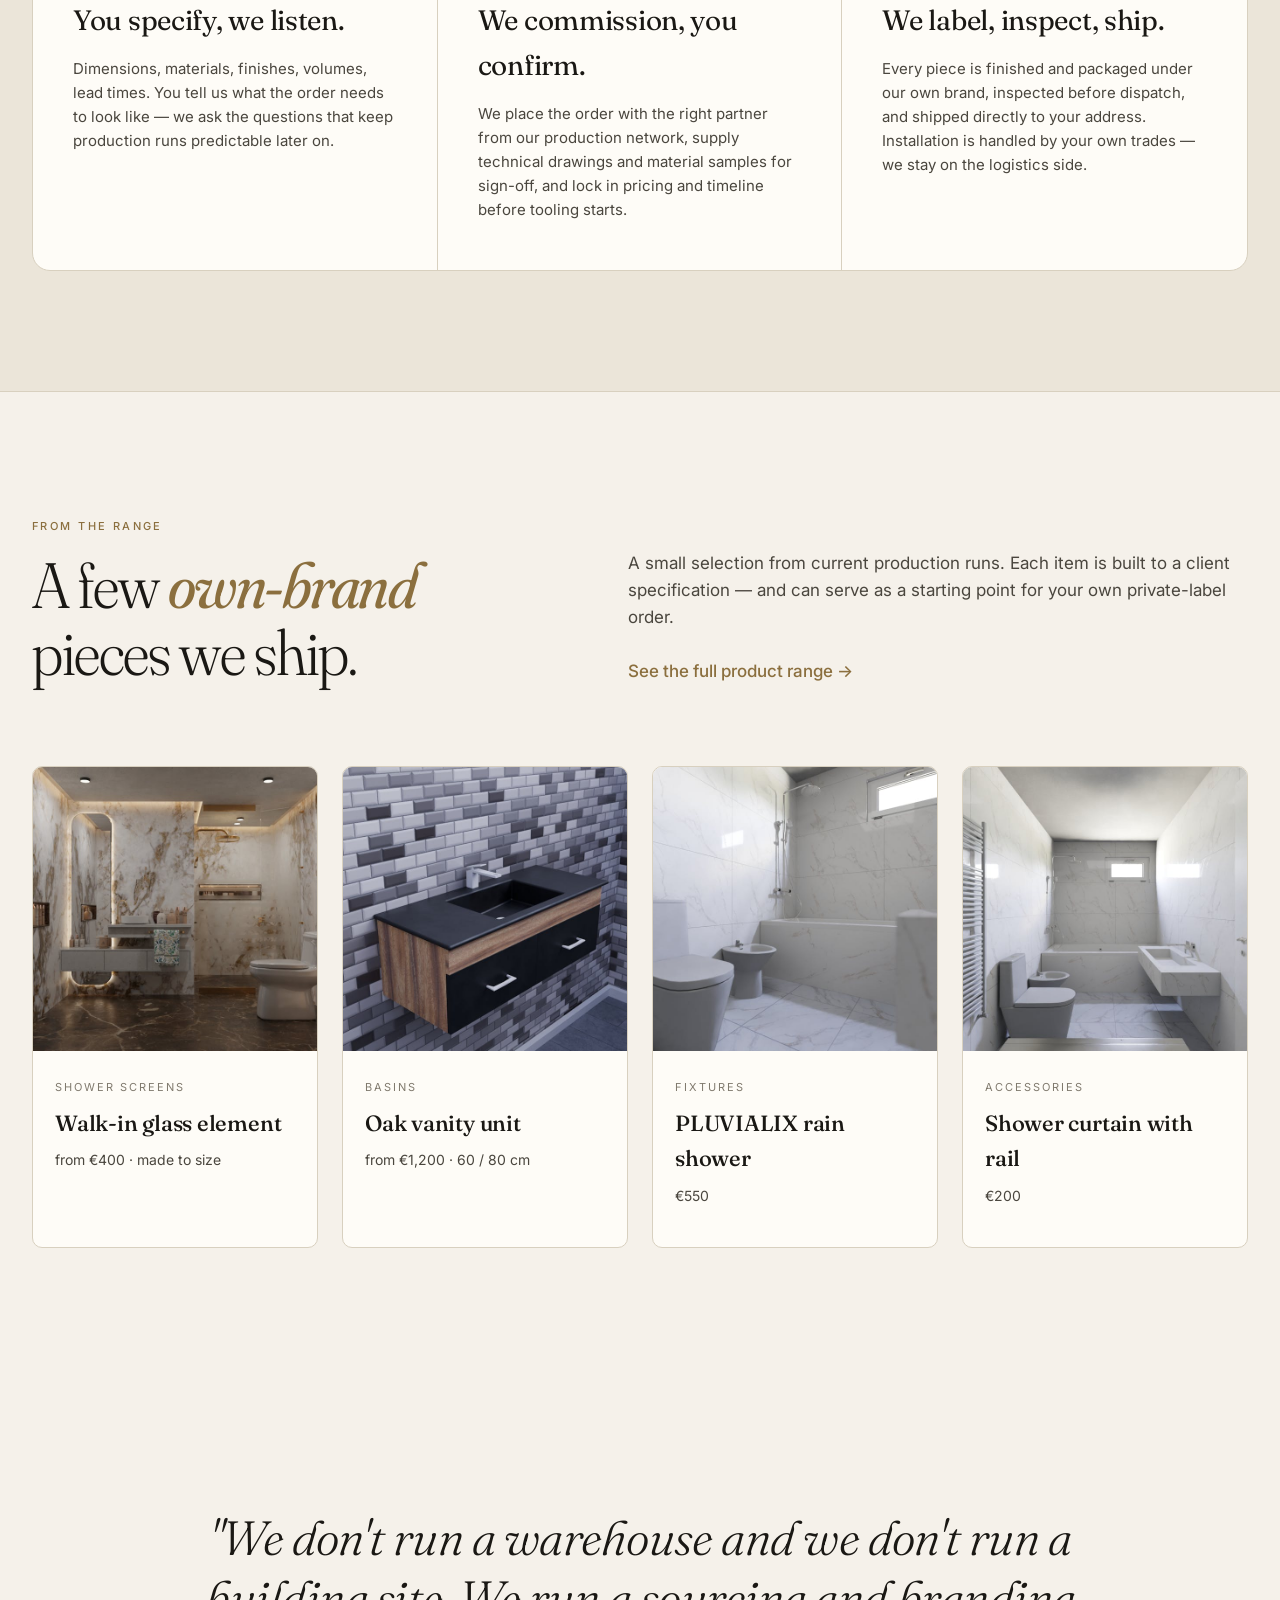
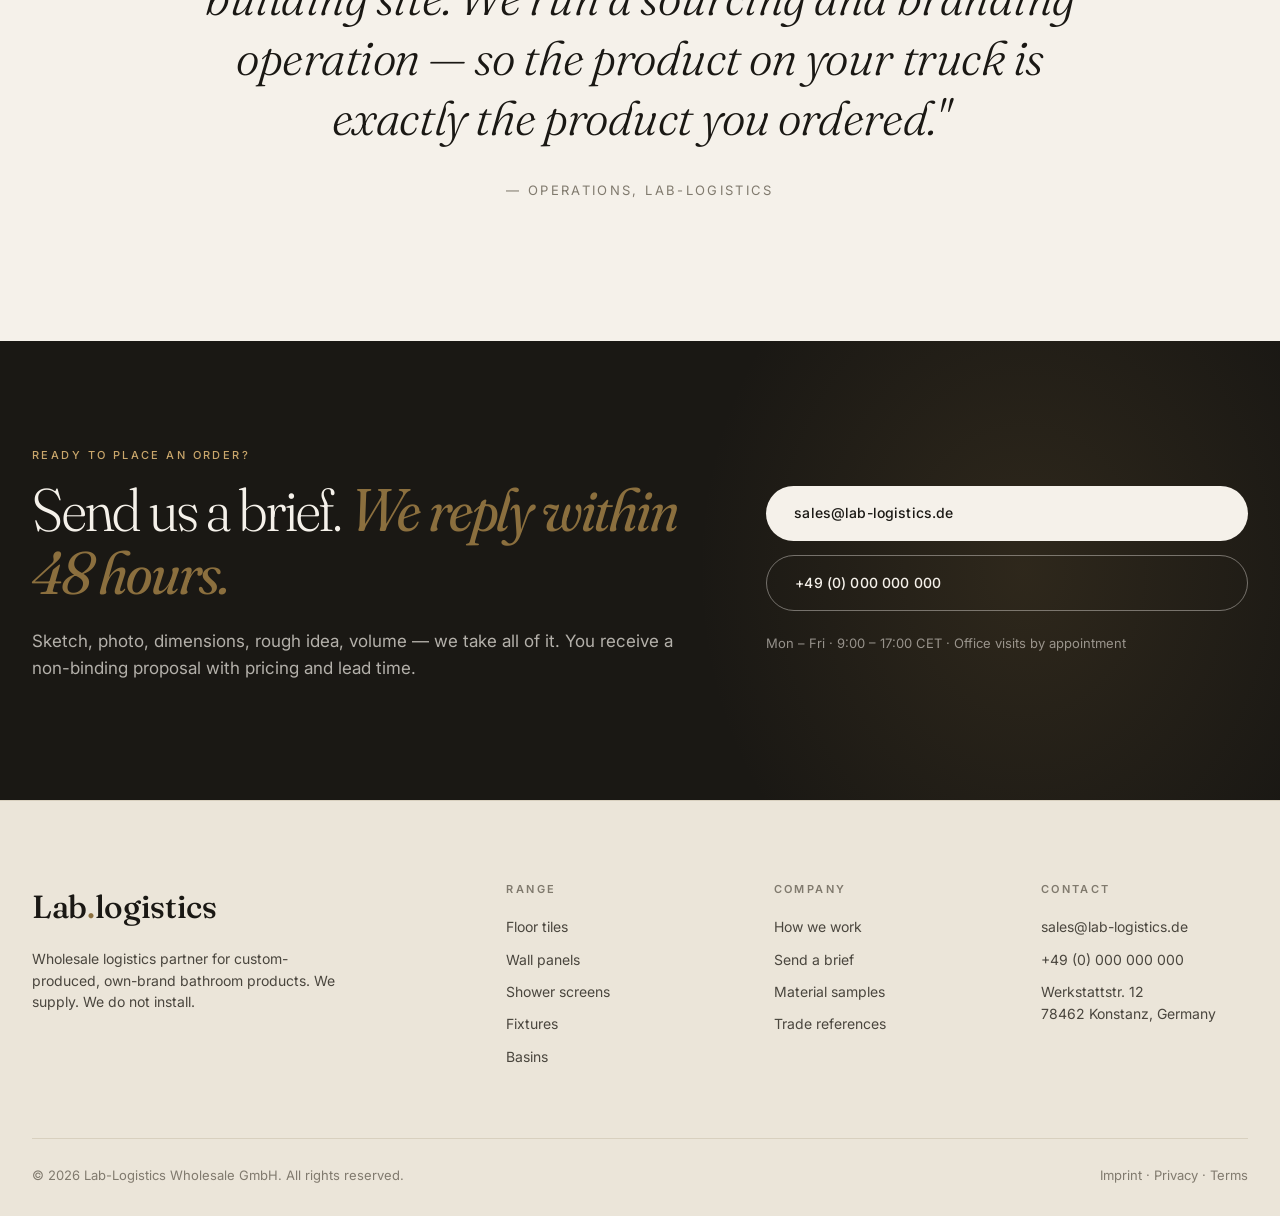
==== commit f3428465: "English + Company Identity" ====
--- a/index.html
+++ b/index.html
@@ -1,10 +1,10 @@
 <!DOCTYPE html>
-<html lang="de">
+<html lang="en">
 <head>
   <meta charset="UTF-8">
   <meta name="viewport" content="width=device-width, initial-scale=1.0">
-  <title>Lab-Logistics — Maßgefertigte Badeinrichtungen</title>
-  <meta name="description" content="Lab-Logistics fertigt individuelle Badeinrichtungen — Duschvorhänge, Duschtassen, Glaselemente, WCs und mehr. Auf Anfrage. Mit Sorgfalt.">
+  <title>Lab-Logistics — Custom Bathroom Wholesale & Private-Label Sourcing</title>
+  <meta name="description" content="Lab-Logistics is a wholesale logistics partner. We source and commission custom-produced bathroom products under our own brand — shower screens, basins, fixtures, fittings, and more. We supply. We do not install.">
   <link rel="stylesheet" href="style.css">
   <link rel="preconnect" href="https://fonts.googleapis.com">
   <link rel="preconnect" href="https://fonts.gstatic.com" crossorigin>
@@ -16,15 +16,15 @@
     <div class="nav-inner">
       <a href="index.html" class="brand">
         Lab<span class="dot"></span>logistics
-        <small>Manufaktur</small>
+        <small>Wholesale</small>
       </a>
       <ul class="nav-links">
-        <li><a href="index.html" class="active">Start</a></li>
-        <li><a href="produkte.html">Produkte</a></li>
-        <li><a href="#prozess">Prozess</a></li>
-        <li><a href="#kontakt">Kontakt</a></li>
+        <li><a href="index.html" class="active">Home</a></li>
+        <li><a href="produkte.html">Products</a></li>
+        <li><a href="#prozess">How we work</a></li>
+        <li><a href="#kontakt">Contact</a></li>
       </ul>
-      <a href="#kontakt" class="nav-cta">Anfrage senden</a>
+      <a href="#kontakt" class="nav-cta">Request a quote</a>
       <button class="nav-toggle" aria-label="Menu">
         <span></span><span></span><span></span>
       </button>
@@ -36,27 +36,28 @@
     <div class="container">
       <div class="hero-grid">
         <div>
-          <span class="eyebrow">Manufaktur seit 2014</span>
+          <span class="eyebrow">Wholesale partner since 2014</span>
           <h1 class="display">
-            Bäder, gefertigt <em>auf Anfrage</em> — nicht von der Stange.
+            Bathroom products, <em>made to order</em> — under our own brand.
           </h1>
           <p class="hero-lede">
-            Wir entwerfen und produzieren Badeinrichtungen nach Maß. Vom Duschvorhang
-            bis zum Spülkasten, vom Glaselement bis zum Spezialkleber — jedes Stück
-            entsteht für genau ein Bad: Ihres.
+            Lab-Logistics is a logistics and sourcing partner. We commission
+            custom production runs of bathroom products — shower screens,
+            basins, fixtures, fittings — and ship them under our own brand.
+            We supply trade, retail and project clients. We do not install.
           </p>
           <div class="hero-cta-row">
             <a href="produkte.html" class="btn btn-primary">
-              Produkte ansehen <span class="arrow">→</span>
+              View product range <span class="arrow">→</span>
             </a>
-            <a href="#kontakt" class="btn btn-ghost">Projekt besprechen</a>
+            <a href="#kontakt" class="btn btn-ghost">Discuss a project</a>
           </div>
         </div>
 
         <div class="hero-collage">
           <div class="hero-tag">
             <span class="pulse"></span>
-            <span>Werkstatt aktuell aufnahmebereit</span>
+            <span>Currently accepting new wholesale enquiries</span>
           </div>
           <img src="img/products/wb-schwarz.jpg" alt="" class="c1">
           <img src="img/products/armatur-waschtisch.jpg" alt="" class="c2">
@@ -70,28 +71,28 @@
   <section class="marquee" aria-hidden="true">
     <div class="marquee-track">
       <span>
-        Duschvorhänge <span class="star">✦</span>
-        Duschtassen <span class="star">✦</span>
-        Glaselemente <span class="star">✦</span>
-        Armaturen <span class="star">✦</span>
-        Waschbecken <span class="star">✦</span>
-        Spülkästen <span class="star">✦</span>
-        Spezialkleber <span class="star">✦</span>
-        Haltegriffe <span class="star">✦</span>
-        Wandpaneele <span class="star">✦</span>
-        Bodenbeläge <span class="star">✦</span>
+        Shower screens <span class="star">✦</span>
+        Shower trays <span class="star">✦</span>
+        Glass elements <span class="star">✦</span>
+        Fixtures <span class="star">✦</span>
+        Basins <span class="star">✦</span>
+        Cisterns <span class="star">✦</span>
+        Adhesives <span class="star">✦</span>
+        Grab rails <span class="star">✦</span>
+        Wall panels <span class="star">✦</span>
+        Floor tiles <span class="star">✦</span>
       </span>
       <span>
-        Duschvorhänge <span class="star">✦</span>
-        Duschtassen <span class="star">✦</span>
-        Glaselemente <span class="star">✦</span>
-        Armaturen <span class="star">✦</span>
-        Waschbecken <span class="star">✦</span>
-        Spülkästen <span class="star">✦</span>
-        Spezialkleber <span class="star">✦</span>
-        Haltegriffe <span class="star">✦</span>
-        Wandpaneele <span class="star">✦</span>
-        Bodenbeläge <span class="star">✦</span>
+        Shower screens <span class="star">✦</span>
+        Shower trays <span class="star">✦</span>
+        Glass elements <span class="star">✦</span>
+        Fixtures <span class="star">✦</span>
+        Basins <span class="star">✦</span>
+        Cisterns <span class="star">✦</span>
+        Adhesives <span class="star">✦</span>
+        Grab rails <span class="star">✦</span>
+        Wall panels <span class="star">✦</span>
+        Floor tiles <span class="star">✦</span>
       </span>
     </div>
   </section>
@@ -101,13 +102,14 @@
     <div class="container">
       <div class="section-head">
         <div>
-          <span class="eyebrow">Unser Prozess</span>
-          <h2 class="display">Drei Schritte, ein <em>Ergebnis nach Maß.</em></h2>
+          <span class="eyebrow">How we work</span>
+          <h2 class="display">Three steps, one <em>private-label delivery.</em></h2>
         </div>
         <p>
-          Lab-Logistics arbeitet ausschließlich auf Anfrage. Das heißt: kein Lager,
-          keine Massenware. Stattdessen ein klar strukturierter Weg von der ersten
-          Idee bis zur fertigen Einbauteil-Lieferung.
+          Lab-Logistics is a pure logistics operation: no warehouse of stock
+          items, no installation crews. We brief a vetted production network,
+          run quality control, and deliver finished, own-brand product to
+          your dock — ready for your trade or project use.
         </p>
       </div>
 
@@ -116,12 +118,12 @@
           <div class="icon" aria-hidden="true">
             <svg width="18" height="18" viewBox="0 0 24 24" fill="none" stroke="currentColor" stroke-width="1.6"><path d="M3 7l9-4 9 4-9 4-9-4z"/><path d="M3 12l9 4 9-4"/><path d="M3 17l9 4 9-4"/></svg>
           </div>
-          <span class="num">01 — Briefing</span>
-          <h3>Sie schildern, wir hören zu.</h3>
+          <span class="num">01 — Brief</span>
+          <h3>You specify, we listen.</h3>
           <p>
-            Maße, Material, Funktion, Stil. Sie erzählen uns alles über das Bad,
-            das entstehen soll. Wir notieren — und stellen die Fragen, die später
-            den Unterschied machen.
+            Dimensions, materials, finishes, volumes, lead times. You tell us
+            what the order needs to look like — we ask the questions that
+            keep production runs predictable later on.
           </p>
         </article>
 
@@ -129,12 +131,12 @@
           <div class="icon" aria-hidden="true">
             <svg width="18" height="18" viewBox="0 0 24 24" fill="none" stroke="currentColor" stroke-width="1.6"><path d="M12 2v20M2 12h20" stroke-linecap="round"/><circle cx="12" cy="12" r="9"/></svg>
           </div>
-          <span class="num">02 — Entwurf</span>
-          <h3>Wir zeichnen, Sie entscheiden.</h3>
+          <span class="num">02 — Sourcing</span>
+          <h3>We commission, you confirm.</h3>
           <p>
-            Innerhalb weniger Werktage erhalten Sie technische Zeichnungen und
-            Materialmuster. Änderungen sind eingeplant, nicht störend. Erst wenn
-            jedes Detail sitzt, geht es weiter.
+            We place the order with the right partner from our production
+            network, supply technical drawings and material samples for
+            sign-off, and lock in pricing and timeline before tooling starts.
           </p>
         </article>
 
@@ -142,12 +144,13 @@
           <div class="icon" aria-hidden="true">
             <svg width="18" height="18" viewBox="0 0 24 24" fill="none" stroke="currentColor" stroke-width="1.6"><path d="M4 7l4-4h8l4 4v13a1 1 0 01-1 1H5a1 1 0 01-1-1V7z"/><path d="M9 12l2 2 4-4" stroke-linecap="round" stroke-linejoin="round"/></svg>
           </div>
-          <span class="num">03 — Fertigung</span>
-          <h3>Wir produzieren, prüfen, liefern.</h3>
+          <span class="num">03 — Branding & delivery</span>
+          <h3>We label, inspect, ship.</h3>
           <p>
-            Hergestellt wird in unserer Werkstatt. Vor der Auslieferung durchläuft
-            jedes Teil eine Endkontrolle. Sie erhalten ein Stück, das nirgendwo
-            sonst existiert — weil es nirgendwo sonst gebraucht wird.
+            Every piece is finished and packaged under our own brand,
+            inspected before dispatch, and shipped directly to your address.
+            Installation is handled by your own trades — we stay on the
+            logistics side.
           </p>
         </article>
       </div>
@@ -159,54 +162,54 @@
     <div class="container">
       <div class="section-head">
         <div>
-          <span class="eyebrow">Aus dem Katalog</span>
-          <h2 class="display">Was wir <em>schon einmal</em> gefertigt haben.</h2>
+          <span class="eyebrow">From the range</span>
+          <h2 class="display">A few <em>own-brand</em> pieces we ship.</h2>
         </div>
         <p>
-          Eine kleine Auswahl aus aktuellen Aufträgen. Jedes dieser Stücke wurde
-          für ein konkretes Projekt entwickelt — und kann als Ausgangspunkt für
-          Ihres dienen.
+          A small selection from current production runs. Each item is built
+          to a client specification — and can serve as a starting point for
+          your own private-label order.
           <br><br>
           <a href="produkte.html" style="color: var(--c-accent); font-weight: 500;">
-            Vollständigen Produktkatalog ansehen →
+            See the full product range →
           </a>
         </p>
       </div>
 
       <div class="featured-grid">
         <a href="produkte.html#duschen" class="featured-card">
-          <div class="ph"><img src="img/products/dusch-walk-in.jpg" alt="Walk-in Duschabtrennung"></div>
+          <div class="ph"><img src="img/products/dusch-walk-in.jpg" alt="Walk-in shower screen"></div>
           <div class="body">
-            <span class="cat">Duschabtrennungen</span>
-            <h4>Walk-in Glaselement</h4>
-            <p class="price">ab 400 € · auf Maß</p>
+            <span class="cat">Shower screens</span>
+            <h4>Walk-in glass element</h4>
+            <p class="price">from €400 · made to size</p>
           </div>
         </a>
 
         <a href="produkte.html#waschbecken" class="featured-card">
-          <div class="ph"><img src="img/products/wb-eiche.jpg" alt="Waschtisch Eiche"></div>
+          <div class="ph"><img src="img/products/wb-eiche.jpg" alt="Oak vanity unit"></div>
           <div class="body">
-            <span class="cat">Waschbecken</span>
-            <h4>Waschtisch Eiche</h4>
-            <p class="price">ab 1.200 € · 60 / 80 cm</p>
+            <span class="cat">Basins</span>
+            <h4>Oak vanity unit</h4>
+            <p class="price">from €1,200 · 60 / 80 cm</p>
           </div>
         </a>
 
         <a href="produkte.html#armaturen" class="featured-card">
-          <div class="ph"><img src="img/products/armatur-regendusche.jpg" alt="Regendusche PLUVIALIX"></div>
+          <div class="ph"><img src="img/products/armatur-regendusche.jpg" alt="PLUVIALIX rain shower"></div>
           <div class="body">
-            <span class="cat">Armaturen</span>
-            <h4>Regendusche PLUVIALIX</h4>
-            <p class="price">550 €</p>
+            <span class="cat">Fixtures</span>
+            <h4>PLUVIALIX rain shower</h4>
+            <p class="price">€550</p>
           </div>
         </a>
 
         <a href="produkte.html#sonstiges" class="featured-card">
-          <div class="ph"><img src="img/products/so-vorhang.jpg" alt="Duschvorhang mit Stange"></div>
+          <div class="ph"><img src="img/products/so-vorhang.jpg" alt="Shower curtain with rail"></div>
           <div class="body">
-            <span class="cat">Sonstiges</span>
-            <h4>Duschvorhang mit Stange</h4>
-            <p class="price">200 €</p>
+            <span class="cat">Accessories</span>
+            <h4>Shower curtain with rail</h4>
+            <p class="price">€200</p>
           </div>
         </a>
       </div>
@@ -217,10 +220,11 @@
   <section class="quote">
     <div class="container">
       <blockquote>
-        „Ein Bad ist der intimste Raum eines Hauses. Es verdient mehr als das,
-        was zufällig auf Lager liegt."
+        "We don't run a warehouse and we don't run a building site. We run
+        a sourcing and branding operation — so the product on your truck
+        is exactly the product you ordered."
       </blockquote>
-      <cite>— Werkstattleitung, Lab-Logistics</cite>
+      <cite>— Operations, Lab-Logistics</cite>
     </div>
   </section>
 
@@ -229,20 +233,21 @@
     <div class="container">
       <div class="cta-band-inner">
         <div>
-          <span class="eyebrow">Bereit für Ihr Projekt?</span>
-          <h2 class="display">Schreiben Sie uns. <em>Wir antworten innerhalb von 48 Stunden.</em></h2>
+          <span class="eyebrow">Ready to place an order?</span>
+          <h2 class="display">Send us a brief. <em>We reply within 48 hours.</em></h2>
           <p>
-            Skizze, Foto, Maß, lose Idee — wir nehmen alles an. Sie erhalten
-            einen unverbindlichen Vorschlag samt Kostenrahmen.
+            Sketch, photo, dimensions, rough idea, volume — we take all of
+            it. You receive a non-binding proposal with pricing and lead
+            time.
           </p>
         </div>
         <div style="display: flex; flex-direction: column; gap: 14px;">
-          <a href="mailto:anfrage@lab-logistics.de" class="btn btn-primary">
-            anfrage@lab-logistics.de
+          <a href="mailto:sales@lab-logistics.de" class="btn btn-primary">
+            sales@lab-logistics.de
           </a>
           <a href="tel:+4900000000000" class="btn btn-ghost">+49 (0) 000 000 000</a>
           <p style="font-size: 13px; color: rgba(245,241,234,.55); margin: 8px 0 0;">
-            Mo – Fr · 9 – 17 Uhr · Werkstattbesuch nach Vereinbarung
+            Mon – Fri · 9:00 – 17:00 CET · Office visits by appointment
           </p>
         </div>
       </div>
@@ -256,49 +261,49 @@
         <div>
           <div class="footer-brand">Lab<span style="color: var(--c-accent);">.</span>logistics</div>
           <p class="tag">
-            Manufaktur für individuelle Badeinrichtungen. Hergestellt auf Anfrage,
-            geliefert nach Maß.
-          </p>
-        </div>
-
-        <div>
-          <h5>Sortiment</h5>
+            Wholesale logistics partner for custom-produced, own-brand
+            bathroom products. We supply. We do not install.
+          </p>
+        </div>
+
+        <div>
+          <h5>Range</h5>
           <ul>
-            <li><a href="produkte.html#boden">Bodenbeläge</a></li>
-            <li><a href="produkte.html#wand">Wandpaneele</a></li>
-            <li><a href="produkte.html#duschen">Duschen & Abtrennungen</a></li>
-            <li><a href="produkte.html#armaturen">Armaturen</a></li>
-            <li><a href="produkte.html#waschbecken">Waschbecken</a></li>
+            <li><a href="produkte.html#boden">Floor tiles</a></li>
+            <li><a href="produkte.html#wand">Wall panels</a></li>
+            <li><a href="produkte.html#duschen">Shower screens</a></li>
+            <li><a href="produkte.html#armaturen">Fixtures</a></li>
+            <li><a href="produkte.html#waschbecken">Basins</a></li>
           </ul>
         </div>
 
         <div>
-          <h5>Werkstatt</h5>
+          <h5>Company</h5>
           <ul>
-            <li><a href="#prozess">Wie wir arbeiten</a></li>
-            <li><a href="#kontakt">Anfrage stellen</a></li>
-            <li><a href="#">Materialmuster</a></li>
-            <li><a href="#">Referenzen</a></li>
+            <li><a href="#prozess">How we work</a></li>
+            <li><a href="#kontakt">Send a brief</a></li>
+            <li><a href="#">Material samples</a></li>
+            <li><a href="#">Trade references</a></li>
           </ul>
         </div>
 
         <div>
-          <h5>Kontakt</h5>
+          <h5>Contact</h5>
           <ul>
-            <li>anfrage@lab-logistics.de</li>
+            <li>sales@lab-logistics.de</li>
             <li>+49 (0) 000 000 000</li>
-            <li>Werkstattstr. 12<br>78462 Konstanz</li>
+            <li>Werkstattstr. 12<br>78462 Konstanz, Germany</li>
           </ul>
         </div>
       </div>
 
       <div class="footer-bottom">
-        <span>© <span id="year"></span> Lab-Logistics Manufaktur GmbH. Alle Rechte vorbehalten.</span>
-        <span><a href="#">Impressum</a> · <a href="#">Datenschutz</a> · <a href="#">AGB</a></span>
+        <span>© <span id="year"></span> Lab-Logistics Wholesale GmbH. All rights reserved.</span>
+        <span><a href="#">Imprint</a> · <a href="#">Privacy</a> · <a href="#">Terms</a></span>
       </div>
     </div>
   </footer>
 
   <script src="main.js"></script>
 </body>
-</html>+</html>
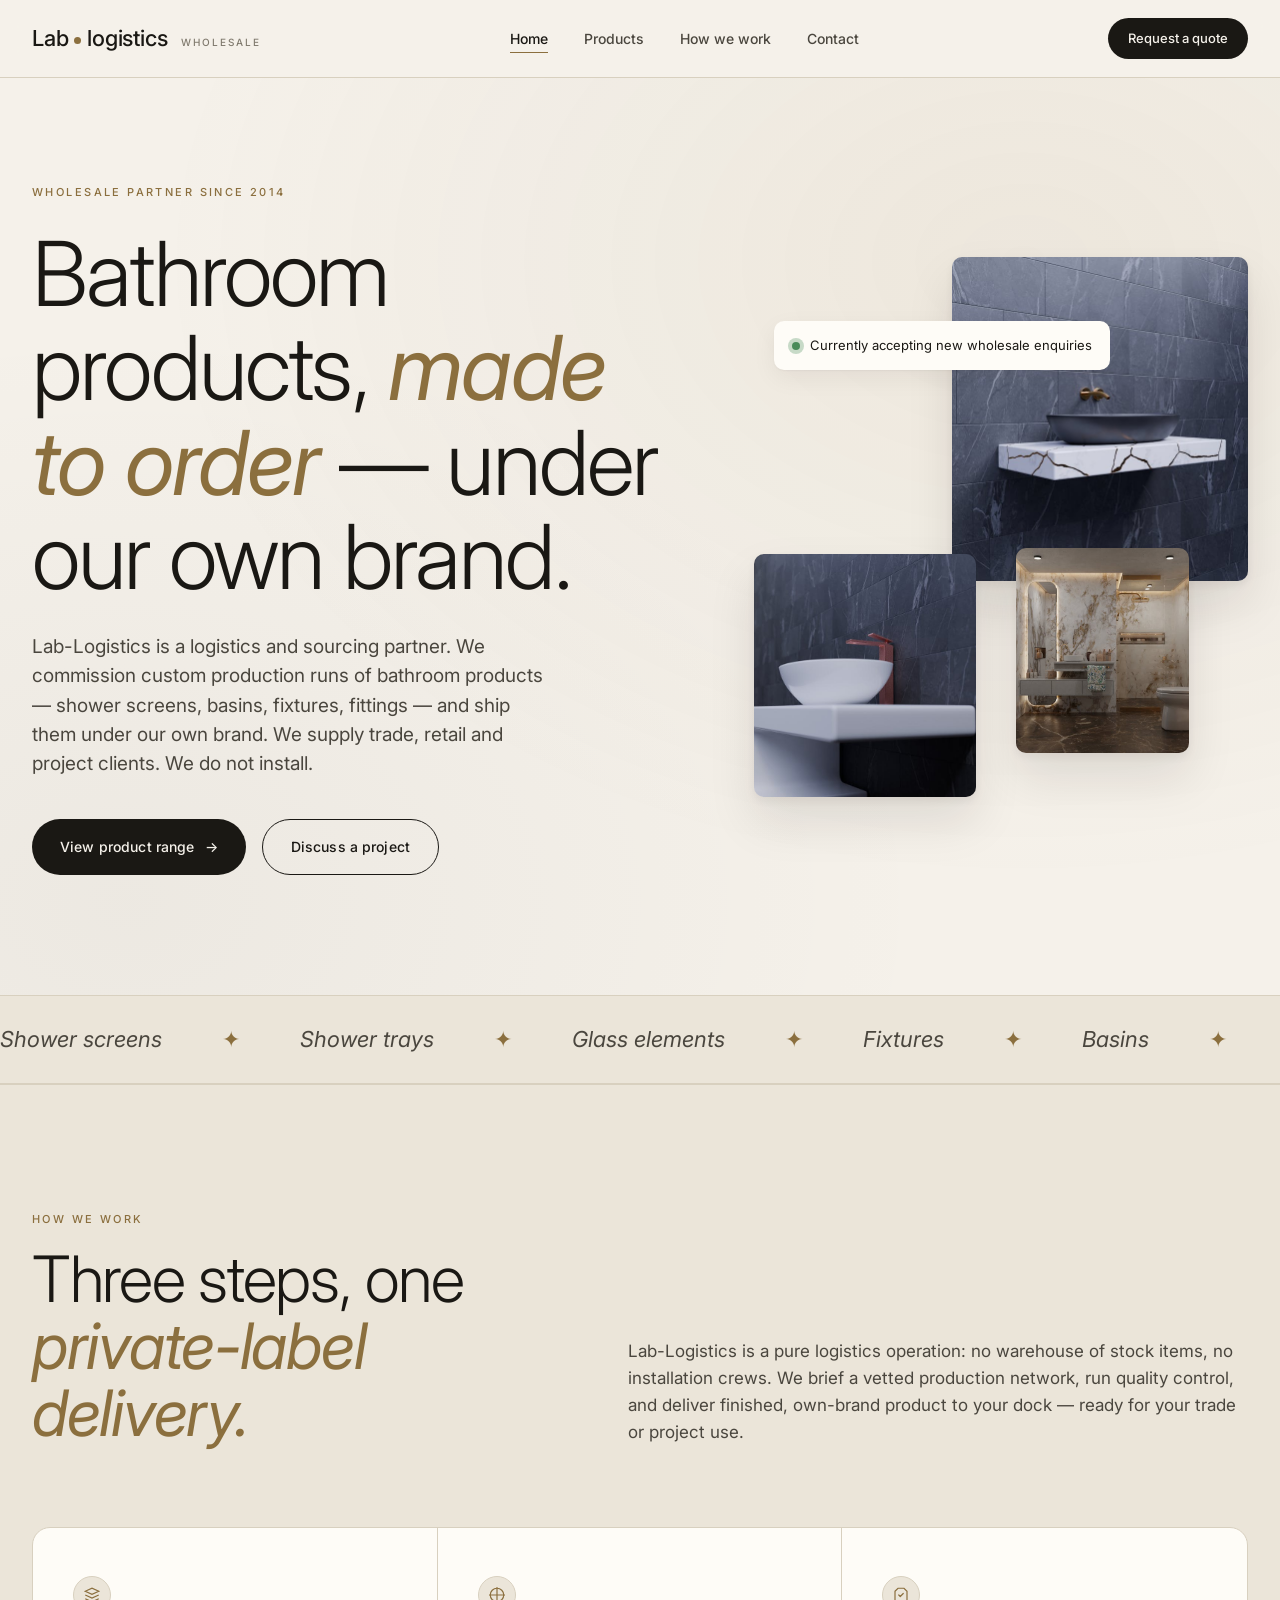
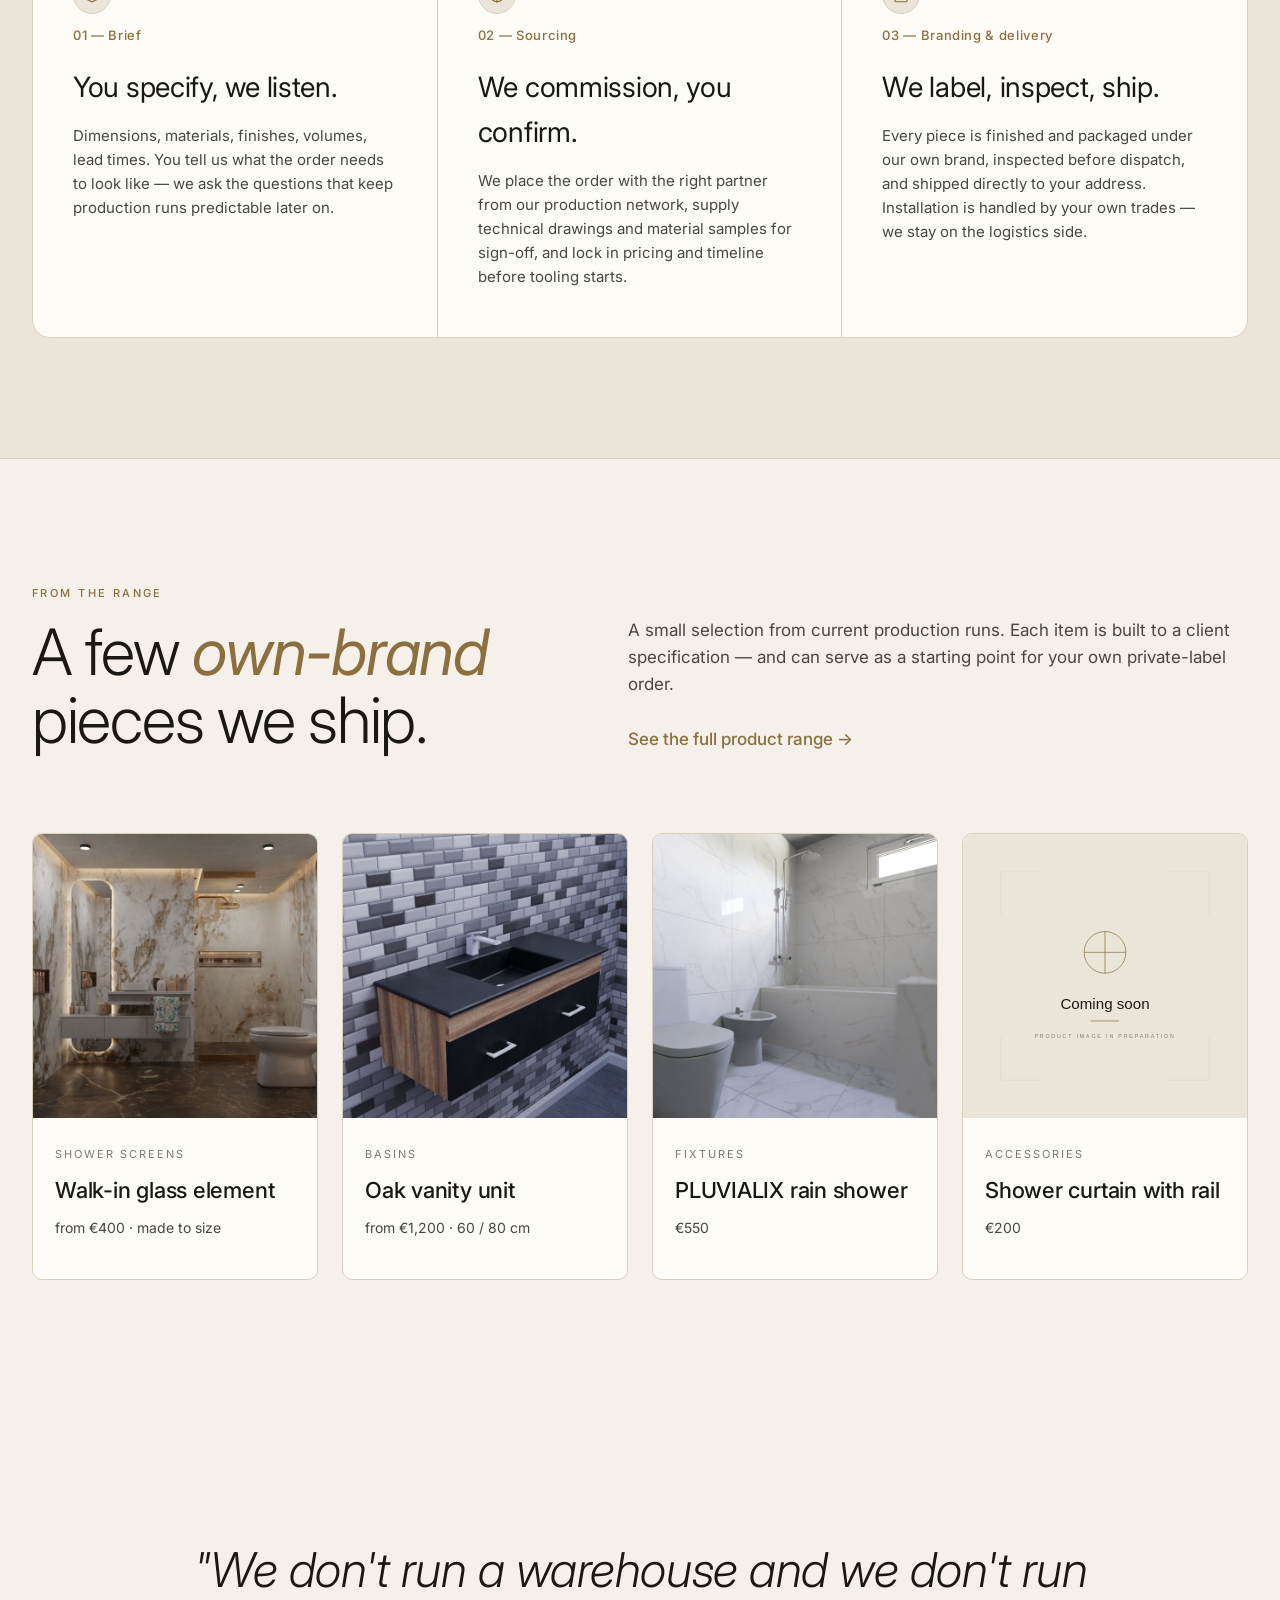
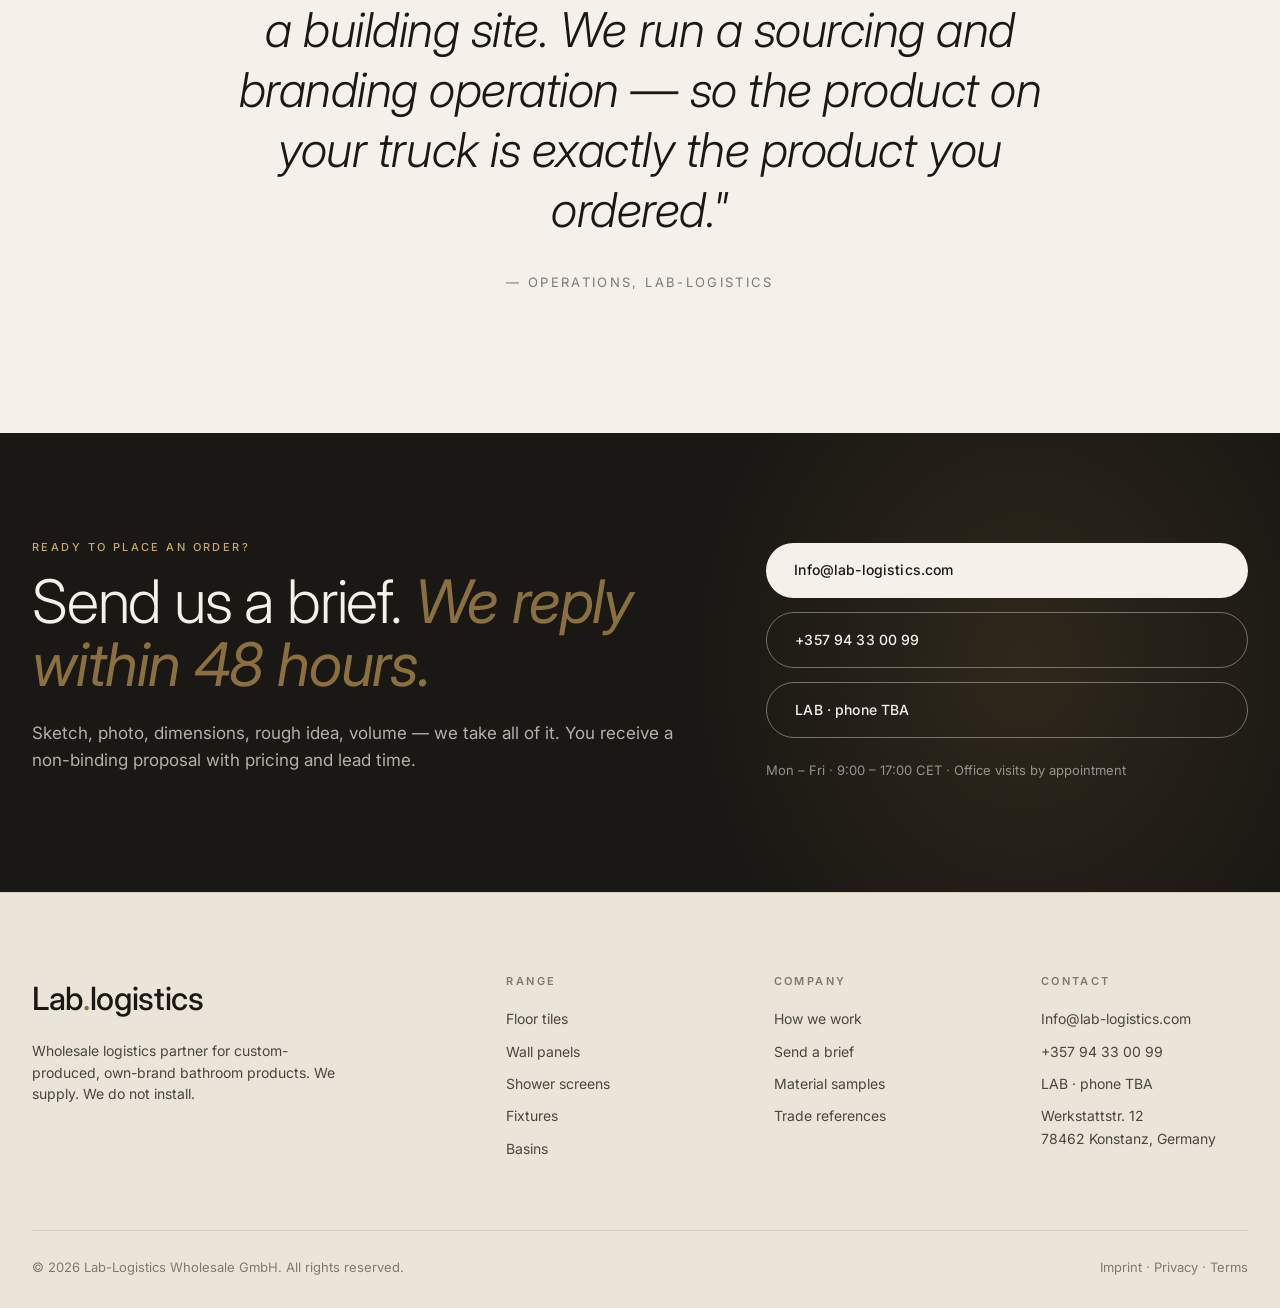
==== commit 46c6068d: "Schriftart" ====
--- a/index.html
+++ b/index.html
@@ -205,7 +205,7 @@
         </a>
 
         <a href="produkte.html#sonstiges" class="featured-card">
-          <div class="ph"><img src="img/products/so-vorhang.jpg" alt="Shower curtain with rail"></div>
+          <div class="ph"><img src="img/products/_placeholder.svg" alt="Shower curtain with rail"></div>
           <div class="body">
             <span class="cat">Accessories</span>
             <h4>Shower curtain with rail</h4>
@@ -242,10 +242,11 @@
           </p>
         </div>
         <div style="display: flex; flex-direction: column; gap: 14px;">
-          <a href="mailto:sales@lab-logistics.de" class="btn btn-primary">
-            sales@lab-logistics.de
+          <a href="mailto:Info@lab-logistics.com" class="btn btn-primary">
+            Info@lab-logistics.com
           </a>
-          <a href="tel:+4900000000000" class="btn btn-ghost">+49 (0) 000 000 000</a>
+          <a href="tel:+35794330099" class="btn btn-ghost">+357 94 33 00 99</a>
+          <a href="tel:" class="btn btn-ghost">LAB · phone TBA</a>
           <p style="font-size: 13px; color: rgba(245,241,234,.55); margin: 8px 0 0;">
             Mon – Fri · 9:00 – 17:00 CET · Office visits by appointment
           </p>
@@ -290,8 +291,9 @@
         <div>
           <h5>Contact</h5>
           <ul>
-            <li>sales@lab-logistics.de</li>
-            <li>+49 (0) 000 000 000</li>
+            <li>Info@lab-logistics.com</li>
+            <li>+357 94 33 00 99</li>
+            <li>LAB · phone TBA</li>
             <li>Werkstattstr. 12<br>78462 Konstanz, Germany</li>
           </ul>
         </div>
--- a/style.css
+++ b/style.css
@@ -2,7 +2,7 @@
    Lab-Logistics — Custom Bathroom Manufacturing
    ========================================================= */
 
-@import url('https://fonts.googleapis.com/css2?family=Fraunces:opsz,wght@9..144,300;9..144,400;9..144,500;9..144,600;9..144,700&family=Inter:wght@300;400;500;600&display=swap');
+@import url('https://fonts.googleapis.com/css2?family=Inter:wght@300;400;500;600;700&display=swap');
 
 :root {
   --c-bg:        #f5f1ea;
@@ -15,8 +15,8 @@
   --c-accent-d:  #6b5530;
   --c-card:      #fefcf7;
 
-  --f-display: 'Fraunces', Georgia, serif;
-  --f-body:    'Inter', -apple-system, sans-serif;
+  --f-display: 'Inter', -apple-system, BlinkMacSystemFont, "Segoe UI", Roboto, "Helvetica Neue", Arial, sans-serif;
+  --f-body:    'Inter', -apple-system, BlinkMacSystemFont, "Segoe UI", Roboto, "Helvetica Neue", Arial, sans-serif;
 
   --r-sm: 4px;
   --r-md: 10px;
@@ -56,7 +56,6 @@
 .display {
   font-family: var(--f-display);
   font-weight: 400;
-  font-variation-settings: "opsz" 144, "SOFT" 50;
   letter-spacing: -0.02em;
   line-height: 1.05;
 }
@@ -183,7 +182,6 @@
   font-style: italic;
   font-weight: 400;
   color: var(--c-accent);
-  font-variation-settings: "opsz" 144, "SOFT" 100;
 }
 .hero-lede {
   font-size: 19px;
@@ -312,7 +310,6 @@
   font-weight: 400;
   font-style: italic;
   color: var(--c-ink-soft);
-  font-variation-settings: "opsz" 144;
 }
 .marquee-track span { display: inline-flex; align-items: center; gap: 60px; }
 .marquee-track .star {
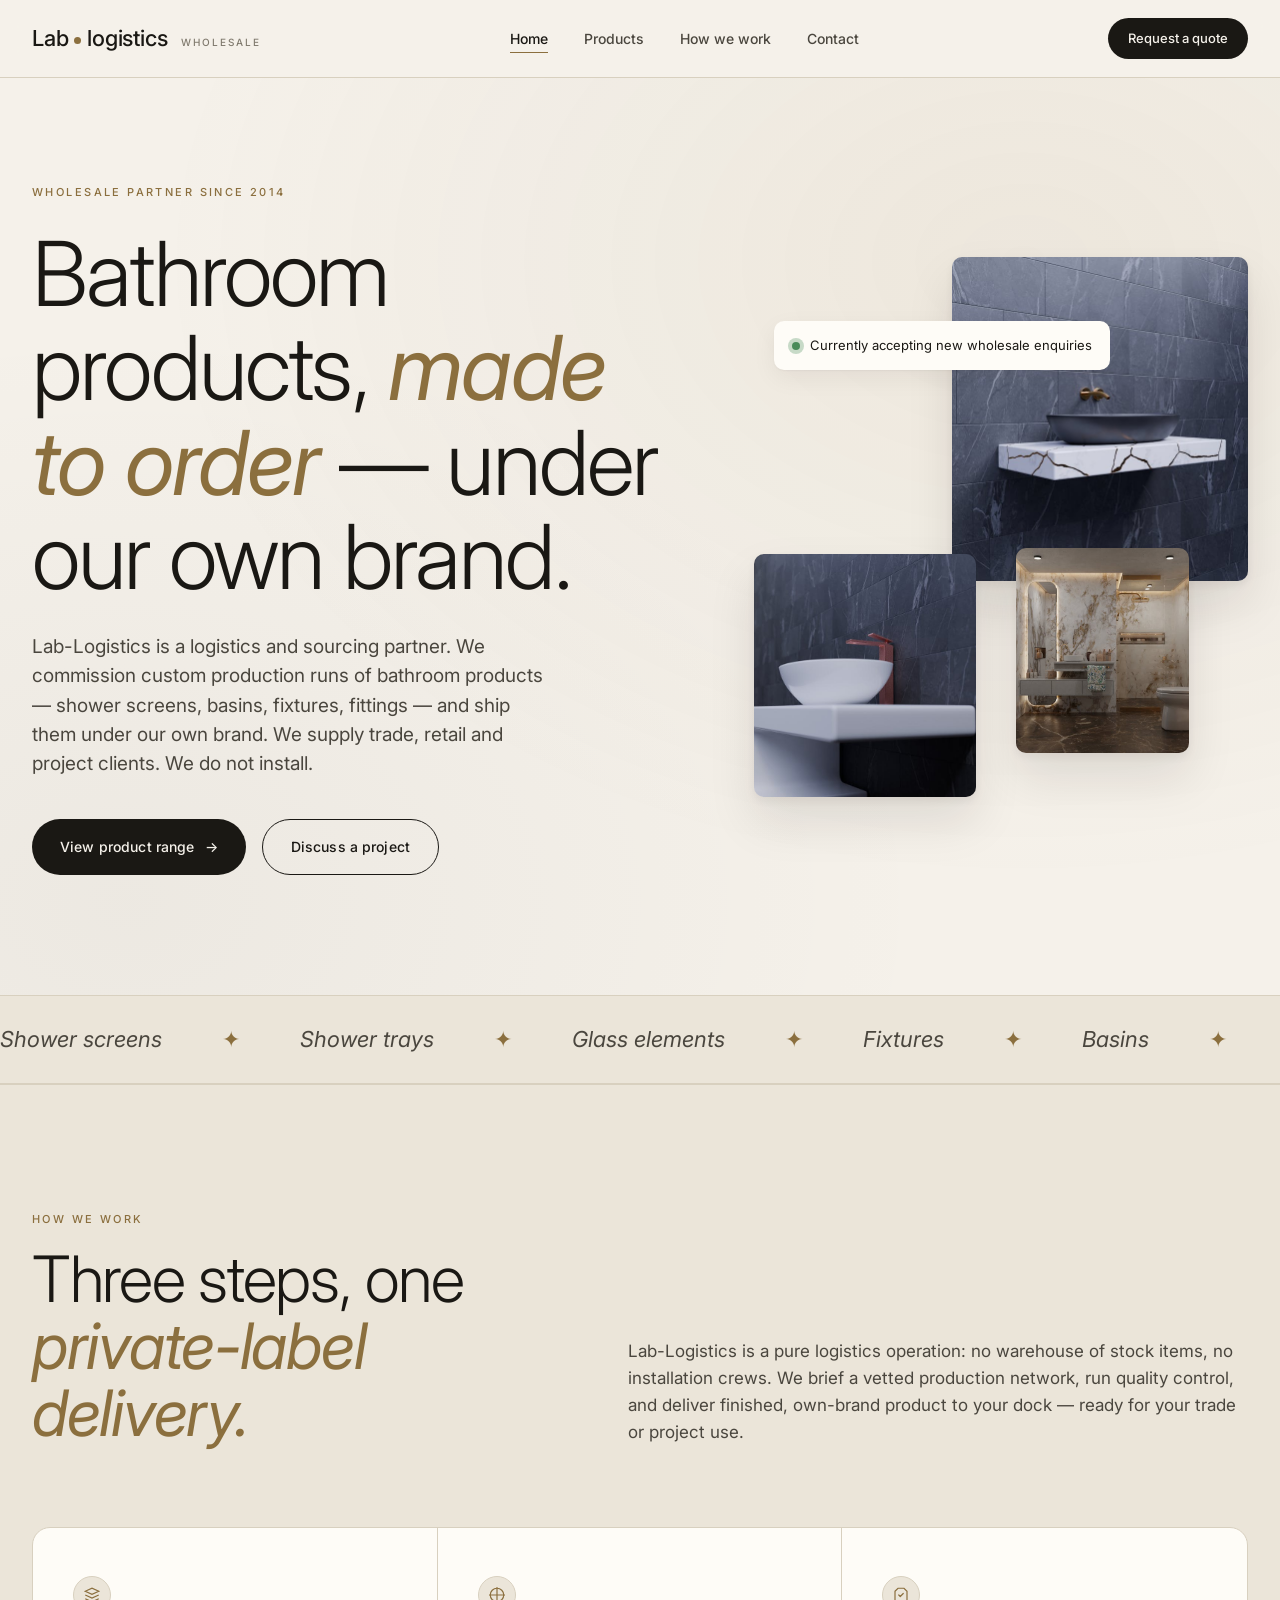
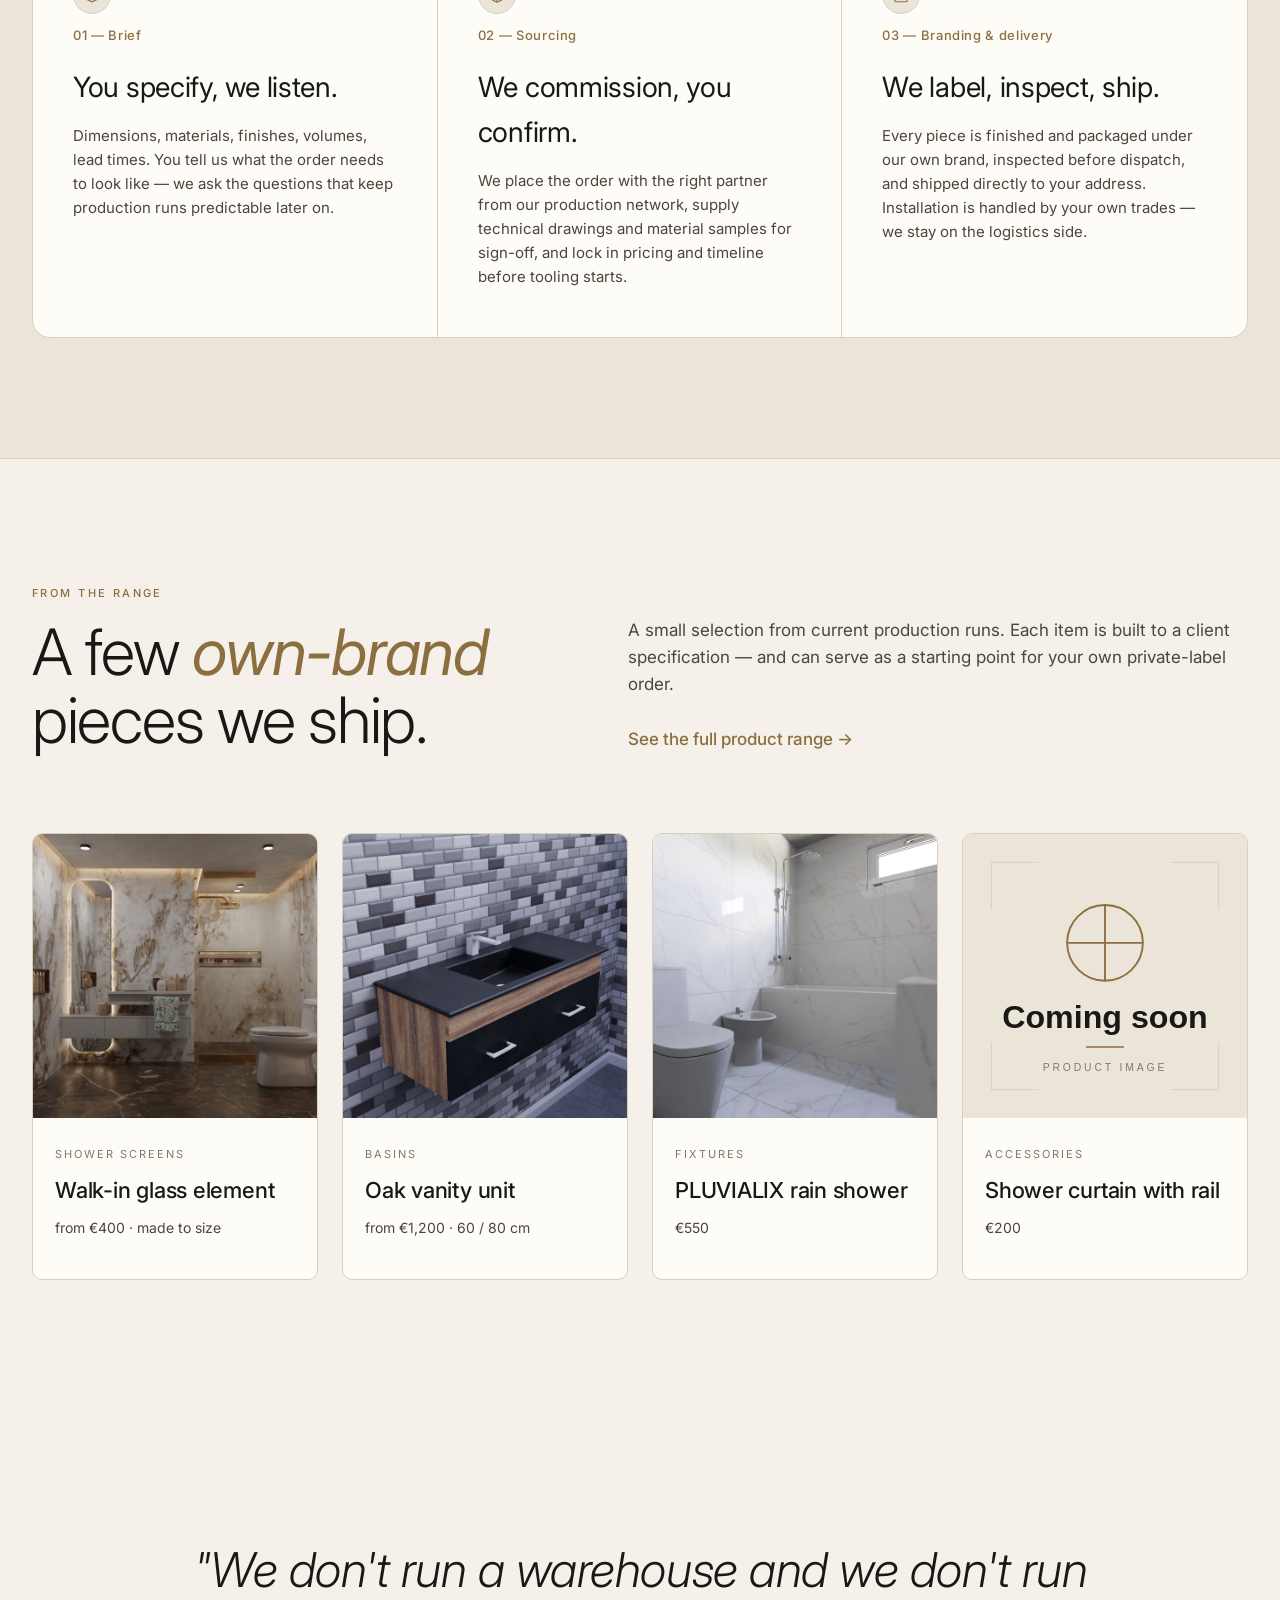
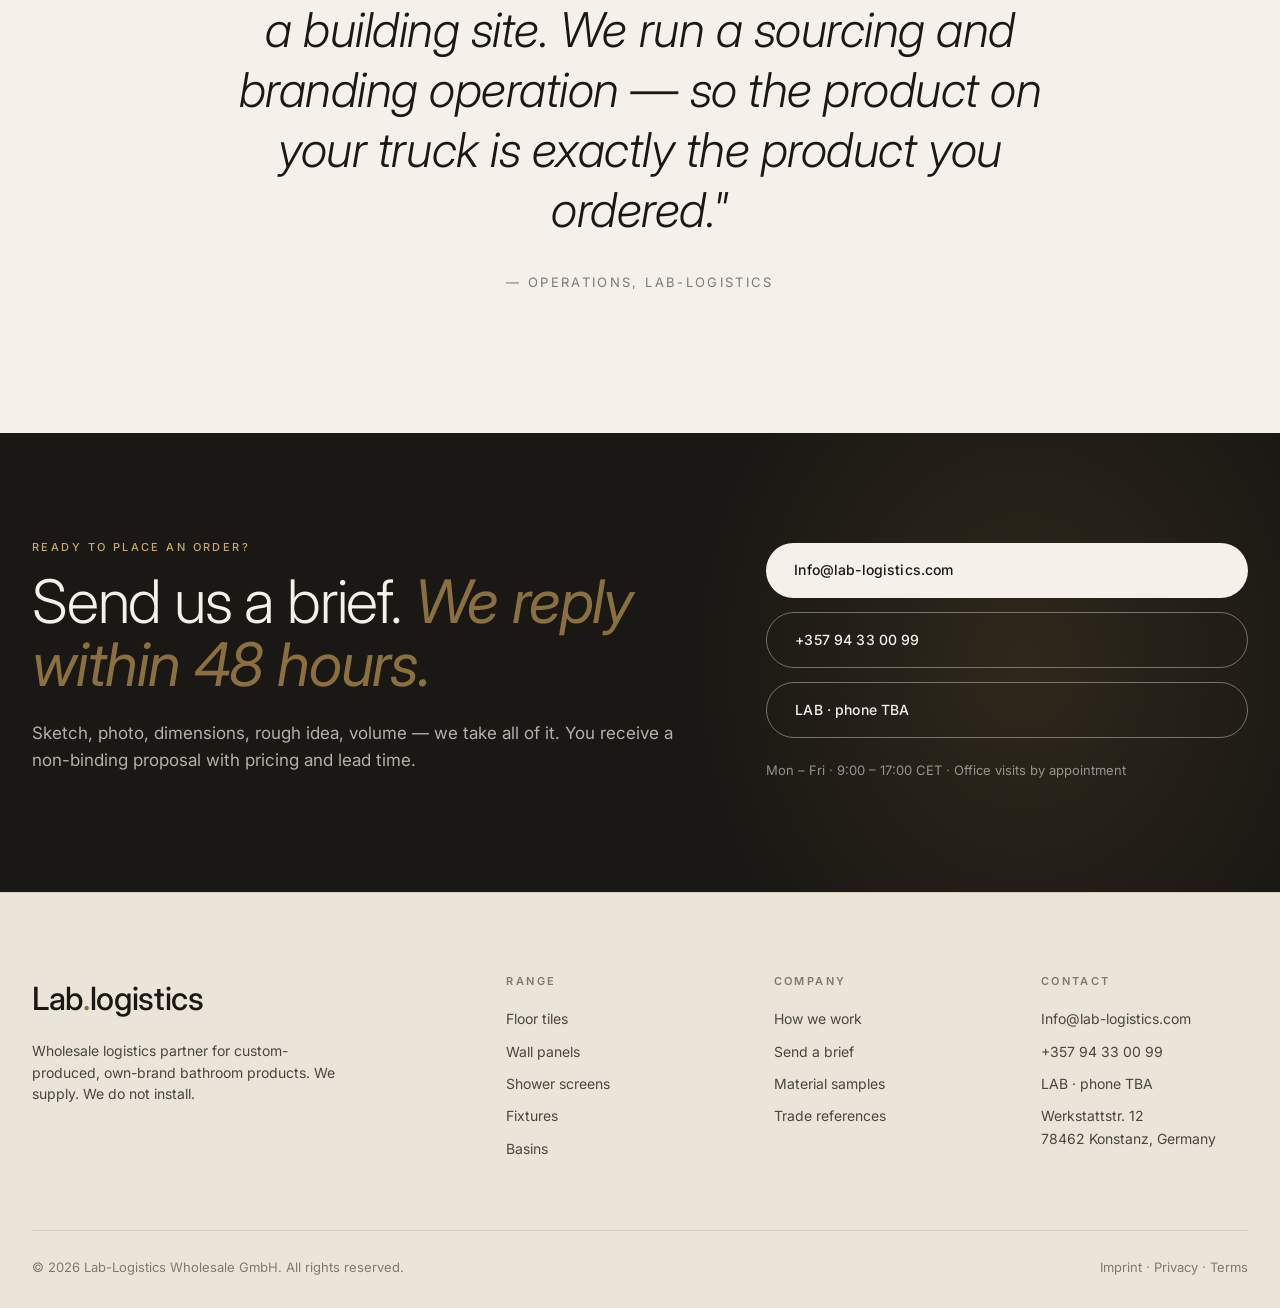
==== commit 7793766d: "Make placeholder image visible on GitHub Pages Jekyll (the default GitHub Pages processor) ignores f" ====
--- a/index.html
+++ b/index.html
@@ -205,7 +205,7 @@
         </a>
 
         <a href="produkte.html#sonstiges" class="featured-card">
-          <div class="ph"><img src="img/products/_placeholder.svg" alt="Shower curtain with rail"></div>
+          <div class="ph"><img src="img/products/placeholder.svg" alt="Shower curtain with rail"></div>
           <div class="body">
             <span class="cat">Accessories</span>
             <h4>Shower curtain with rail</h4>
